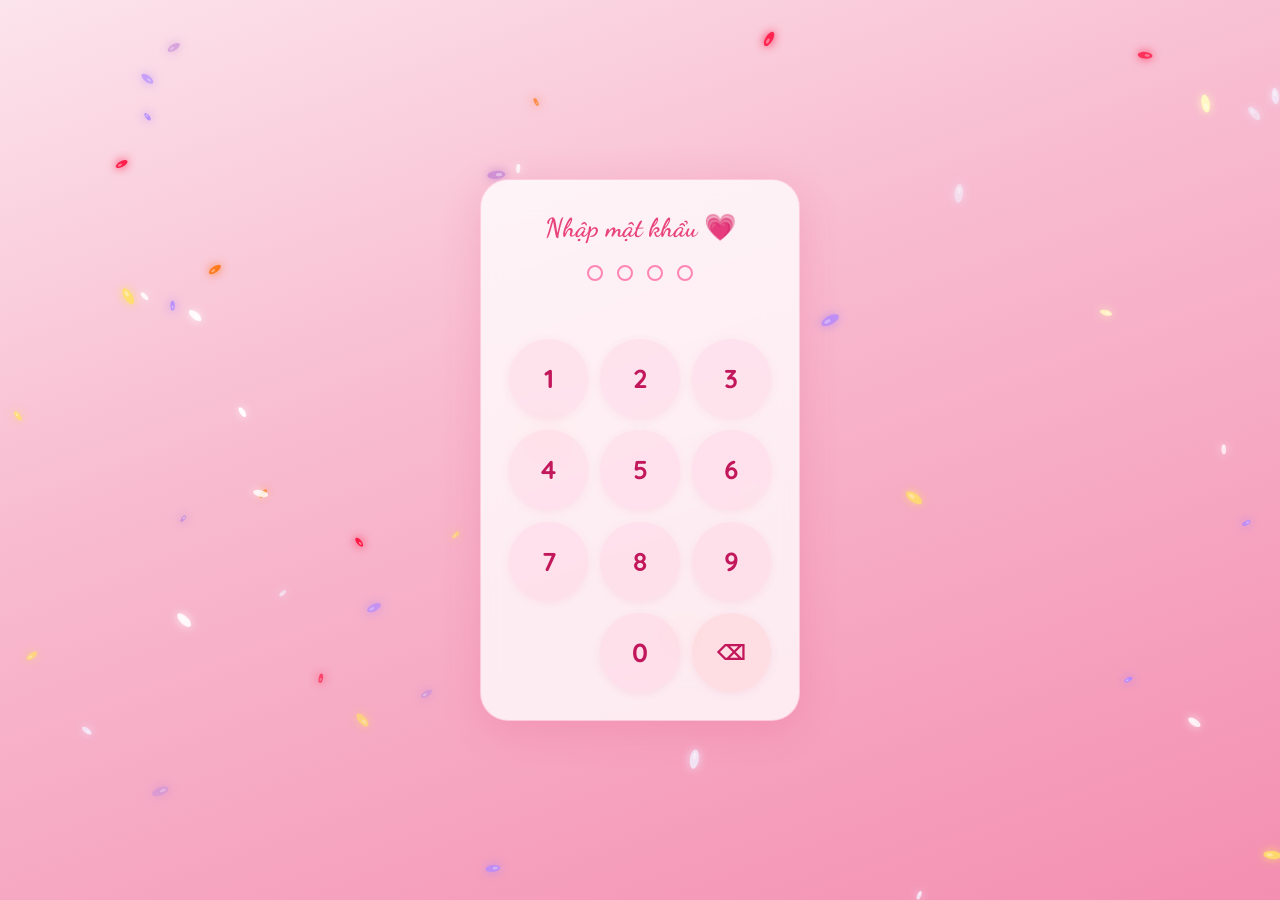
==== index.html @ 25258861 "Koi phuc glow canh hoa tren mobile" ====
﻿<!DOCTYPE html>
<html lang="vi">
<head>
  <meta charset="UTF-8" />
  <meta name="viewport" content="width=device-width, initial-scale=1.0, maximum-scale=1.0, user-scalable=no" />
  <title>Thiep 20/10</title>
  <link rel="stylesheet" href="flower/flower.css">
  <style>
    @import url('https://fonts.googleapis.com/css2?family=Dancing+Script:wght@400;700&family=Quicksand:wght@400;600&display=swap');

    *, *::before, *::after { box-sizing: border-box; margin: 0; padding: 0; }

    :root {
      --pink-light: #ffe4f0;
      --pink-mid:   #ff85b3;
      --pink-dark:  #e8437a;
      --pink-deep:  #c2185b;
    }

    /* ══════════════════════════════
       PASSWORD SCREEN
    ══════════════════════════════ */
    #lockScreen {
      position: fixed; inset: 0; z-index: 2000;
      background: linear-gradient(160deg, #fce4ec 0%, #f8bbd0 40%, #f48fb1 100%);
      display: flex; flex-direction: column;
      align-items: center; justify-content: center;
      transition: opacity .7s ease, visibility .7s ease;
      overflow: hidden;
    }
    #lockScreen.hide { opacity: 0; visibility: hidden; pointer-events: none; }

    /* canvas hoa roi tren lock */
    #lock-canvas {
      position: absolute; inset: 0;
      pointer-events: none; z-index: 0;
    }

    .lock-box {
      position: relative; z-index: 2;
      background: rgba(255,255,255,.78);
      backdrop-filter: blur(16px);
      -webkit-backdrop-filter: blur(16px);
      border: 1.5px solid rgba(255,133,179,.35);
      border-radius: 28px;
      padding: 32px 28px 28px;
      width: min(320px, 88vw);
      text-align: center;
      box-shadow: 0 8px 40px rgba(228,67,122,.2);
      animation: popIn .7s cubic-bezier(.22,1,.36,1) both;
    }
    @keyframes popIn {
      from { opacity:0; transform: scale(.8) translateY(30px); }
      to   { opacity:1; transform: scale(1)  translateY(0);    }
    }

    .lock-title {
      font-family: 'Dancing Script', cursive;
      font-size: clamp(20px, 6vw, 26px);
      color: var(--pink-dark);
      margin-bottom: 22px;
      font-weight: 700;
    }

    /* Dots hiển thị ký tự đã nhập */
    .pin-dots {
      display: flex; justify-content: center; gap: 14px;
      margin-bottom: 26px;
    }
    .pin-dot {
      width: 16px; height: 16px;
      border-radius: 50%;
      border: 2px solid var(--pink-mid);
      background: transparent;
      transition: background .2s, transform .15s;
    }
    .pin-dot.filled {
      background: var(--pink-dark);
      border-color: var(--pink-dark);
      transform: scale(1.15);
    }
    .pin-dot.error {
      border-color: #e53935;
      background: #e53935;
      animation: shake .4s ease;
    }
    @keyframes shake {
      0%,100% { transform: translateX(0); }
      20%      { transform: translateX(-6px); }
      40%      { transform: translateX(6px); }
      60%      { transform: translateX(-4px); }
      80%      { transform: translateX(4px); }
    }

    /* Lỗi text */
    .pin-error {
      font-size: 13px; font-weight: 600;
      color: #e53935;
      min-height: 18px;
      margin-bottom: 14px;
      transition: opacity .3s;
    }

    /* Bàn phím số */
    .pin-grid {
      display: grid;
      grid-template-columns: repeat(3, 1fr);
      gap: 12px;
    }
    .pin-key {
      aspect-ratio: 1/1;
      border-radius: 50%;
      border: none;
      background: rgba(255,133,179,.12);
      color: var(--pink-deep);
      font-family: 'Quicksand', sans-serif;
      font-size: clamp(20px, 5.5vw, 26px);
      font-weight: 700;
      cursor: pointer;
      transition: background .15s, transform .12s, box-shadow .15s;
      display: flex; align-items: center; justify-content: center;
      box-shadow: 0 2px 8px rgba(228,67,122,.1);
      -webkit-tap-highlight-color: transparent;
    }
    .pin-key:hover  { background: rgba(255,133,179,.28); }
    .pin-key:active { transform: scale(.88); background: rgba(228,67,122,.25); }
    .pin-key.del    { font-size: clamp(16px,4.5vw,20px); background: rgba(255,100,100,.1); }
    .pin-key.del:hover { background: rgba(255,100,100,.22); }
    /* 0 nằm giữa hàng cuối */
    .pin-key.zero   { grid-column: 2; }
      --pink-deep:  #c2185b;
    }

    html, body {
      width: 100%; height: 100%;
      overflow: hidden;
      background: linear-gradient(160deg, #fce4ec 0%, #f8bbd0 45%, #f48fb1 100%);
      font-family: 'Quicksand', sans-serif;
      -webkit-tap-highlight-color: transparent;
      touch-action: manipulation;
    }

    /* ══════════════════════════════
       INTRO SCREEN
    ══════════════════════════════ */
    #intro {
      position: fixed; inset: 0; z-index: 3200;
      background: linear-gradient(160deg, #fce4ec 0%, #f8bbd0 35%, #f48fb1 70%, #f06292 100%);
      display: flex; flex-direction: column;
      align-items: center; justify-content: center;
      transition: opacity .9s ease, visibility .9s ease;
      overflow: hidden;
    }
    #intro.hide { opacity: 0; visibility: hidden; pointer-events: none; }

    /* canvas hoa roi tren intro */
    #intro-canvas {
      position: absolute; inset: 0;
      pointer-events: none; z-index: 0;
    }

    .intro-content {
      position: relative; z-index: 2;
      display: flex; flex-direction: column;
      align-items: center;
      padding-bottom: 160px;
    }

    .intro-label {
      font-family: 'Quicksand', sans-serif;
      font-size: clamp(11px, 2.8vw, 14px);
      letter-spacing: .28em; text-transform: uppercase;
      color: var(--pink-deep);
      margin-bottom: 30px;
      animation: fadeUp .9s .2s both;
      text-shadow: 0 1px 4px rgba(255,255,255,.5);
    }
    .intro-label::before { content: '\2022\0020'; }
    .intro-label::after  { content: '\0020\2022'; }

    /* Label slide xuong tu tren */
    .intro-label {
      animation: slideDown .8s cubic-bezier(.22,1,.36,1) .1s both !important;
    }
    @keyframes slideDown {
      from { opacity:0; transform: translateY(-36px); }
      to   { opacity:1; transform: translateY(0); }
    }

    /* Bo hoa – wrapper ngoai zoom in */
    .bouquet-wrap {
      position: relative;
      width: clamp(300px, 72vw, 460px);
      margin-bottom: 38px;
      animation: zoomIn 1s cubic-bezier(.22,1,.36,1) .3s both;
      filter: drop-shadow(0 14px 40px rgba(194,24,91,.45));
    }
    @keyframes zoomIn {
      from { opacity:0; transform: scale(.3) rotate(-10deg); }
      to   { opacity:1; transform: scale(1)  rotate(0deg);   }
    }

    /* Wrapper trong – chi lam nhiem vu lac */
    .bouquet-sway {
      width: 100%;
      transform-origin: center bottom;
      animation: swayBouquet 2.8s ease-in-out infinite;
    }
    @keyframes swayBouquet {
      0%   { transform: rotate(-6deg); }
      50%  { transform: rotate(6deg);  }
      100% { transform: rotate(-6deg); }
    }

    /* vong sang xung quanh bo hoa */
    .bouquet-glow {
      position: absolute;
      inset: -22%;
      border-radius: 50%;
      background: radial-gradient(circle, rgba(255,182,215,.55) 0%, transparent 65%);
      animation: glowPulse 2.4s ease-in-out infinite;
      pointer-events: none;
    }
    @keyframes glowPulse {
      0%,100% { transform: scale(1);    opacity:.65; }
      50%      { transform: scale(1.25); opacity:1;  }
    }

    /* sparkles nho */
    .spark {
      position: absolute;
      border-radius: 50%;
      opacity: 0;
      animation: sparkle var(--dur) var(--delay) ease-in-out infinite;
      pointer-events: none;
    }
    @keyframes sparkle {
      0%,100% { opacity:0; transform:scale(0); }
      50%      { opacity:1; transform:scale(1); }
    }

    /* Nut mo thiep – noi bat */
    .btn-open {
      position: relative;
      z-index: 3500;
      font-family: 'Quicksand', sans-serif;
      font-size: clamp(16px, 4.5vw, 20px);
      font-weight: 700;
      color: #fff;
      background: linear-gradient(135deg, #ff4d8d, #c2185b, #e8437a);
      background-size: 200% 200%;
      border: none; border-radius: 99px;
      padding: 17px 58px;
      cursor: pointer;
      letter-spacing: .07em;
      overflow: hidden;
      /* do bong noi bat + ring pulse */
      box-shadow:
        0 0 0 0 rgba(228,67,122,.55),
        0 8px 32px rgba(194,24,91,.5),
        inset 0 1px 0 rgba(255,255,255,.25);
      animation:
        slideUp   .8s cubic-bezier(.22,1,.36,1) .65s both,
        btnPulse  2.2s ease-in-out 1.5s infinite,
        bgShift   3s ease-in-out infinite;
      transition: transform .18s, box-shadow .18s;
    }
    /* shimmer chay qua nut */
    .btn-open::before {
      content: '';
      position: absolute;
      top: 0; left: -75%;
      width: 50%; height: 100%;
      background: linear-gradient(120deg, transparent 0%, rgba(255,255,255,.35) 50%, transparent 100%);
      animation: shimmer 2.8s ease-in-out 1.8s infinite;
      border-radius: 99px;
    }
    @keyframes shimmer {
      0%   { left: -75%; }
      60%  { left: 125%; }
      100% { left: 125%; }
    }
    @keyframes slideUp {
      from { opacity:0; transform: translateY(40px) scale(.85); }
      to   { opacity:1; transform: translateY(0)    scale(1);   }
    }
    @keyframes btnPulse {
      0%,100% { box-shadow: 0 0 0 0 rgba(228,67,122,.55), 0 8px 32px rgba(194,24,91,.5), inset 0 1px 0 rgba(255,255,255,.25); }
      50%      { box-shadow: 0 0 0 12px rgba(228,67,122,0), 0 12px 40px rgba(194,24,91,.65), inset 0 1px 0 rgba(255,255,255,.25); }
    }
    @keyframes bgShift {
      0%,100% { background-position: 0% 50%; }
      50%      { background-position: 100% 50%; }
    }
    .btn-open:hover  { transform: scale(1.09) translateY(-2px); box-shadow: 0 0 0 8px rgba(228,67,122,.15), 0 14px 44px rgba(194,24,91,.6), inset 0 1px 0 rgba(255,255,255,.3); }
    .btn-open:active { transform: scale(.95); }

    @keyframes slideUp {
      from { opacity:0; transform: translateY(40px) scale(.85); }
      to   { opacity:1; transform: translateY(0)    scale(1);   }
    }

    @keyframes fadeUp {
      from { opacity:0; transform:translateY(24px); }
      to   { opacity:1; transform:translateY(0);    }
    }

    /* ══════════════════════════════
       NUT TRAI TIM QUAY LAI
    ══════════════════════════════ */
    #btnBack {
      position: fixed;
      top: 16px; left: 16px;
      z-index: 500;
      width: 46px; height: 46px;
      border-radius: 50%;
      background: rgba(255,255,255,.75);
      backdrop-filter: blur(8px);
      -webkit-backdrop-filter: blur(8px);
      border: 1.5px solid rgba(255,133,179,.5);
      box-shadow: 0 3px 16px rgba(228,67,122,.25);
      cursor: pointer;
      display: none;           /* an khi dang o intro */
      align-items: center;
      justify-content: center;
      transition: transform .18s, box-shadow .18s, background .18s;
    }
    #btnBack.visible { display: flex; animation: fadeUp .5s both; }
    #btnBack:hover  { transform: scale(1.12); background: rgba(255,255,255,.95); box-shadow: 0 5px 20px rgba(228,67,122,.4); }
    #btnBack:active { transform: scale(.92); }

    /* canvas hoa roi chinh (nam duoi intro) */
    #petals-canvas {
      position: fixed; inset: 0;
      pointer-events: none; z-index: 0;
    }

    /* ══════════════════════════════
       CARD
    ══════════════════════════════ */
    .card-wrapper {
      position: relative; z-index: 10;
      display: flex; align-items: center; justify-content: center;
      width: 100%; height: 100vh;
      padding: 16px; overflow-y: auto;
    }

    .card {
      background: rgba(255,255,255,.72);
      backdrop-filter: blur(14px);
      -webkit-backdrop-filter: blur(14px);
      border: 1.5px solid rgba(255,133,179,.4);
      border-radius: 28px;
      box-shadow: 0 8px 40px rgba(228,67,122,.25);
      padding: clamp(20px,5vw,44px) clamp(18px,5vw,48px);
      max-width: 520px; width: 100%;
      text-align: center;
      animation: floatIn 1.2s cubic-bezier(.22,1,.36,1) both;
    }
    @keyframes floatIn {
      from { opacity:0; transform:translateY(40px) scale(.95); }
      to   { opacity:1; transform:translateY(0)    scale(1);   }
    }

    .date-badge {
      display: inline-block;
      background: linear-gradient(135deg, var(--pink-mid), var(--pink-dark));
      color:#fff;
      font-size: clamp(11px,3vw,14px);
      font-weight:600; letter-spacing:.12em; text-transform:uppercase;
      padding:5px 18px; border-radius:99px; margin-bottom:16px;
      box-shadow:0 4px 16px rgba(228,67,122,.35);
    }

    .photo-frame {
      margin:0 auto 18px;
      width:clamp(100px,35%,160px); aspect-ratio:1/1;
      border-radius:50%; overflow:hidden;
      border:4px solid var(--pink-mid);
      box-shadow:0 4px 24px rgba(228,67,122,.3);
      background:rgba(255,133,179,.12);
      display:flex; align-items:center; justify-content:center;
    }
    .photo-frame img { width:100%;height:100%;object-fit:cover;display:block; }
    .photo-placeholder { font-size:40px;line-height:1; }

    .main-title {
      font-family:'Dancing Script',cursive;
      font-size:clamp(28px,8vw,52px); line-height:1.15;
      background:linear-gradient(135deg,var(--pink-dark),var(--pink-deep));
      -webkit-background-clip:text;-webkit-text-fill-color:transparent;
      background-clip:text; margin-bottom:8px;
      filter:drop-shadow(0 2px 8px rgba(228,67,122,.2));
    }
    .subtitle {
      font-family:'Dancing Script',cursive;
      font-size:clamp(16px,4.5vw,24px);
      color:var(--pink-dark); margin-bottom:18px;
    }
    .divider {
      display:flex;align-items:center;gap:10px;
      margin:0 auto 16px;max-width:240px;
    }
    .divider hr{flex:1;border:none;border-top:1.5px solid rgba(228,67,122,.3);}
    .divider span{font-size:18px;}

    .message {
      font-size:clamp(12px,3.5vw,15px);
      color:#7a3a55;line-height:1.8;margin-bottom:20px;
    }
    .hearts-row {
      font-size:clamp(20px,5.5vw,28px);
      margin-bottom:20px;
      animation:pulse 1.8s ease-in-out infinite;
    }
    @keyframes pulse {
      0%,100%{transform:scale(1);}
      50%{transform:scale(1.1);}
    }

    /* ══════════════════════════════
       FLOATING MUSIC PLAYER
       Hien thi o moi trang, goc duoi
    ══════════════════════════════ */
    #floatPlayer {
      position: fixed;
      bottom: 18px;
      left: 50%;
      transform: translateX(-50%);
      z-index: 3300;
      width: min(360px, 92vw);
      background: linear-gradient(135deg, rgba(255,182,215,.85) 0%, rgba(255,220,235,.9) 100%);
      backdrop-filter: blur(20px);
      -webkit-backdrop-filter: blur(20px);
      border: 1.5px solid rgba(228,67,122,.3);
      border-radius: 20px;
      padding: 10px 16px 12px;
      box-shadow: 0 8px 32px rgba(228,67,122,.25), 0 0 0 1px rgba(255,255,255,.4);
      transition: opacity .4s, transform .4s;
    }
    #floatPlayer.hidden {
      opacity: 0; pointer-events: none;
      transform: translateX(-50%) translateY(80px);
    }
    /* Toggle show/hide player */
    #btnTogglePlayer {
      position: fixed;
      bottom: 18px; right: 16px;
      z-index: 3301;
      width: 46px; height: 46px;
      border-radius: 50%;
      background: linear-gradient(135deg, #f48fb1, #e8437a);
      border: none; cursor: pointer;
      display: flex; align-items: center; justify-content: center;
      box-shadow: 0 4px 18px rgba(228,67,122,.4);
      transition: transform .18s;
    }
    #btnTogglePlayer:hover  { transform: scale(1.1); }
    #btnTogglePlayer:active { transform: scale(.9); }

    .fp-title {
      font-family: 'Dancing Script', cursive;
      font-size: clamp(14px,4vw,18px); font-weight: 700;
      color: #c2185b;
      text-shadow: 0 1px 4px rgba(194,24,91,.2);
      margin-bottom: 8px;
      white-space: nowrap; overflow: hidden; text-overflow: ellipsis;
      text-align: center;
    }
    .fp-progress {
      display: flex; align-items: center; gap: 8px; margin-bottom: 10px;
    }
    .fp-time { font-size: 11px; font-weight: 600; color: #c2185b; min-width: 28px; }
    .fp-time.right { text-align: right; }
    .fp-bar {
      flex: 1; height: 4px;
      background: rgba(194,24,91,.15);
      border-radius: 99px; position: relative; overflow: hidden; cursor: pointer;
    }
    .fp-fill {
      height: 100%; width: 0%;
      background: linear-gradient(90deg, #e8437a, #ff85b3);
      border-radius: 99px; transition: width .2s linear; pointer-events: none;
    }
    .fp-bar input[type=range] {
      position: absolute; inset: 0; width: 100%; height: 100%;
      opacity: 0; cursor: pointer; margin: 0;
    }
    .fp-controls { display: flex; align-items: center; justify-content: center; gap: 20px; }
    .fp-btn-prev, .fp-btn-next {
      background: none; border: none; cursor: pointer;
      color: #c2185b; padding: 5px;
      display: flex; align-items: center;
      transition: color .18s, transform .15s;
    }
    .fp-btn-prev:hover,.fp-btn-next:hover { color:#e8437a; transform:scale(1.15); }
    .fp-btn-prev:active,.fp-btn-next:active { transform:scale(.9); }
    .fp-btn-play {
      width: 48px; height: 48px; border-radius: 50%;
      background: linear-gradient(135deg, #e8437a, #c2185b);
      border: none; cursor: pointer;
      display: flex; align-items: center; justify-content: center;
      box-shadow: 0 4px 14px rgba(228,67,122,.45);
      transition: transform .15s;
    }
    .fp-btn-play:hover  { transform: scale(1.1); }
    .fp-btn-play:active { transform: scale(.92); }

    /* ══════════════════════════════
       NUT QUAY LAI INTRO -> LOCK
    ══════════════════════════════ */
    #btnBackToLock {
      position: absolute;
      top: 16px; left: 16px; z-index: 1010;
      width: 40px; height: 40px; border-radius: 50%;
      background: rgba(255,255,255,.22);
      backdrop-filter: blur(8px); -webkit-backdrop-filter: blur(8px);
      border: 1.5px solid rgba(194,24,91,.35);
      cursor: pointer; display: flex; align-items: center; justify-content: center;
      transition: background .18s, transform .18s;
      box-shadow: 0 2px 10px rgba(0,0,0,.15);
    }
    #btnBackToLock:hover  { background: rgba(255,255,255,.38); transform: scale(1.1); }
    #btnBackToLock:active { transform: scale(.9); }

    /* ── Trai tim cham ── */
    .touch-heart {
      position:fixed;pointer-events:none;z-index:9999;font-size:28px;
      animation:heartAnim .9s ease-out forwards;
    }
    @keyframes heartAnim {
      0%  {opacity:1;transform:scale(.6) translateY(0);}
      60% {opacity:1;transform:scale(1.3) translateY(-40px);}
      100%{opacity:0;transform:scale(1) translateY(-80px);}
    }

    /* ══════════════════════════════
   MAIN CARD – FLOWER CSS ANIMATION
══════════════════════════════ */
.card-wrapper {
  position:relative; z-index:10;
  display:flex; flex-direction:column;
  align-items:center; justify-content:flex-end;
  width:100%; height:100vh; overflow:hidden;
  perspective:1000px;
}
.card-heading {
  position:absolute; top:clamp(14px,5vw,28px); left:50%; transform:translateX(-50%);
  width:90%; font-family:'Dancing Script',cursive;
  font-size:clamp(19px,5.2vw,32px); color:#fff; text-align:center;
  text-shadow:0 2px 16px rgba(194,24,91,.7),0 0 40px rgba(255,100,180,.4);
  line-height:1.3; z-index:50; pointer-events:none;
}
.card-subheading { display:none; }

/* ── FLOWERS ── */
.flowers { position:relative; transform:scale(0.9); }
@media(max-width:600px){
  .flowers{transform:scale(0.48);transform-origin:bottom center;}
  /* Chỉ tắt blur ít quan trọng, giữ lại glow cánh hoa */
  .flower__grass__overlay{filter:none!important;}
  .flower__g-right--2 .leaf{filter:none!important;}
  .flower__g-right--4 .leaf{filter:none!important;}
  .long-g--6{filter:none!important;}
  .long-g--7{filter:none!important;}
  /* Tắt animation cỏ phụ trên mobile */
  .flower__g-long{animation:none!important;}
  .flower__g-fr{animation:none!important;}
  .flower__g-front{animation:none!important;}
  /* will-change cho các element đang animate chính */
  .flower--1,.flower--2,.flower--3{will-change:transform;}
}
@media(max-height:500px){ .flowers{transform:scale(0.5);} }

.flower { position:absolute; bottom:10vmin; transform-origin:bottom center; z-index:10; --fl-speed:0.3s; }
.flower--1 { animation:moving-flower-1 4s linear infinite; }
.flower--1 .flower__line { height:70vmin; animation-delay:.3s; }
.flower--1 .flower__line__leaf--1{animation:blooming-leaf-right var(--fl-speed) 1.6s backwards}
.flower--1 .flower__line__leaf--2{animation:blooming-leaf-right var(--fl-speed) 1.4s backwards}
.flower--1 .flower__line__leaf--3{animation:blooming-leaf-left  var(--fl-speed) 1.2s backwards}
.flower--1 .flower__line__leaf--4{animation:blooming-leaf-left  var(--fl-speed) 1s   backwards}
.flower--1 .flower__line__leaf--5{animation:blooming-leaf-right var(--fl-speed) 1.8s backwards}
.flower--1 .flower__line__leaf--6{animation:blooming-leaf-left  var(--fl-speed) 2s   backwards}
.flower--2{left:50%;transform:rotate(20deg);animation:moving-flower-2 4s linear infinite}
.flower--2 .flower__line{height:60vmin;animation-delay:.6s}
.flower--2 .flower__line__leaf--1{animation:blooming-leaf-right var(--fl-speed) 1.9s backwards}
.flower--2 .flower__line__leaf--2{animation:blooming-leaf-right var(--fl-speed) 1.7s backwards}
.flower--2 .flower__line__leaf--3{animation:blooming-leaf-left  var(--fl-speed) 1.5s backwards}
.flower--2 .flower__line__leaf--4{animation:blooming-leaf-left  var(--fl-speed) 1.3s backwards}
.flower--3{left:50%;transform:rotate(-15deg);animation:moving-flower-3 4s linear infinite}
.flower--3 .flower__line{animation-delay:.9s}
.flower--3 .flower__line__leaf--1{animation:blooming-leaf-right var(--fl-speed) 2.5s backwards}
.flower--3 .flower__line__leaf--2{animation:blooming-leaf-right var(--fl-speed) 2.3s backwards}
.flower--3 .flower__line__leaf--3{animation:blooming-leaf-left  var(--fl-speed) 2.1s backwards}
.flower--3 .flower__line__leaf--4{animation:blooming-leaf-left  var(--fl-speed) 1.9s backwards}

.flower--4{left:50%;transform:rotate(35deg);animation:moving-flower-4 4s linear infinite}
.flower--4 .flower__line{height:50vmin;animation-delay:1.2s}
.flower--4 .flower__line__leaf--1{animation:blooming-leaf-right var(--fl-speed) 2.2s backwards}
.flower--4 .flower__line__leaf--2{animation:blooming-leaf-right var(--fl-speed) 2.0s backwards}
.flower--4 .flower__line__leaf--3{animation:blooming-leaf-left  var(--fl-speed) 1.8s backwards}
.flower--4 .flower__line__leaf--4{animation:blooming-leaf-left  var(--fl-speed) 1.6s backwards}
.flower--5{left:50%;transform:rotate(-30deg);animation:moving-flower-5 4s linear infinite}
.flower--5 .flower__line{height:48vmin;animation-delay:1.5s}
.flower--5 .flower__line__leaf--1{animation:blooming-leaf-right var(--fl-speed) 2.8s backwards}
.flower--5 .flower__line__leaf--2{animation:blooming-leaf-right var(--fl-speed) 2.6s backwards}
.flower--5 .flower__line__leaf--3{animation:blooming-leaf-left  var(--fl-speed) 2.4s backwards}
.flower--5 .flower__line__leaf--4{animation:blooming-leaf-left  var(--fl-speed) 2.2s backwards}

.flower__leafs{position:relative;animation:blooming-flower 2s backwards}
.flower__leafs--1{animation-delay:1.1s}.flower__leafs--2{animation-delay:1.4s}.flower__leafs--3{animation-delay:1.7s}.flower__leafs--4{animation-delay:2.0s}.flower__leafs--5{animation-delay:2.3s}
.flower__leafs::after{content:"";position:absolute;left:0;top:0;transform:translate(-50%,-100%);width:8vmin;height:8vmin;background-color:#ffb3d9;filter:blur(10vmin)}

.flower__leaf{position:absolute;bottom:0;left:50%;width:8vmin;height:11vmin;border-radius:51% 49% 47% 53%/44% 45% 55% 69%;background-color:#f672b0;background-image:linear-gradient(to top,#ee5286,#ff85c2);transform-origin:bottom center;opacity:.9;box-shadow:inset 0 0 2vmin rgba(255,255,255,.5)}
.flower__leaf--1{transform:translate(-10%,1%) rotateY(40deg) rotateX(-50deg)}
.flower__leaf--2{transform:translate(-50%,-4%) rotateX(40deg)}
.flower__leaf--3{transform:translate(-90%,0%) rotateY(45deg) rotateX(50deg)}
.flower__leaf--4{width:8vmin;height:8vmin;transform-origin:bottom left;border-radius:4vmin 10vmin 4vmin 4vmin;transform:translate(0%,18%) rotateX(70deg) rotate(-43deg);background-image:linear-gradient(to top,#ee5286,#ff85c2);z-index:1;opacity:.8}

.flower__white-circle{position:absolute;left:-3.5vmin;top:-3vmin;width:9vmin;height:4vmin;border-radius:50%;background-color:#fff9f0}
.flower__white-circle::after{content:"";position:absolute;left:50%;top:45%;transform:translate(-50%,-50%);width:60%;height:60%;border-radius:inherit;background-image:linear-gradient(90deg,#f9a825,#ff6d00)}

.flower__line{height:55vmin;width:1.5vmin;background-image:linear-gradient(to left,rgba(0,0,0,.2),transparent,rgba(255,255,255,.2)),linear-gradient(to top,transparent 10%,#583e08,#944415);box-shadow:inset 0 0 2px rgba(0,0,0,.5);animation:grow-flower-tree 4s backwards}
.flower__line__leaf{--w:7vmin;--h:calc(var(--w) + 2vmin);position:absolute;top:20%;left:90%;width:var(--w);height:var(--h);border-top-right-radius:var(--h);border-bottom-left-radius:var(--h);background-image:linear-gradient(to top,rgba(20,117,122,.4),#095721)}
.flower__line__leaf--1{transform:rotate(70deg) rotateY(30deg)}
.flower__line__leaf--2{top:45%;transform:rotate(70deg) rotateY(30deg)}
.flower__line__leaf--3,.flower__line__leaf--4,.flower__line__leaf--6{border-top-right-radius:0;border-bottom-left-radius:0;border-top-left-radius:var(--h);border-bottom-right-radius:var(--h);left:-460%;top:12%;transform:rotate(-70deg) rotateY(30deg)}
.flower__line__leaf--4{top:40%}
.flower__line__leaf--5{top:0;transform-origin:left;transform:rotate(70deg) rotateY(30deg) scale(.6)}
.flower__line__leaf--6{top:-2%;left:-450%;transform-origin:right;transform:rotate(-70deg) rotateY(30deg) scale(.6)}

.flower__light{position:absolute;bottom:0;width:1vmin;height:1vmin;background-color:rgb(255,200,230);border-radius:50%;filter:blur(.2vmin);animation:light-ans 4s linear infinite backwards}
.flower__light:nth-child(odd){background-color:#f76baf}
.flower__light--1{left:-2vmin;animation-delay:1s}.flower__light--2{left:3vmin;animation-delay:.5s}.flower__light--3{left:-6vmin;animation-delay:.3s}.flower__light--4{left:6vmin;animation-delay:.9s}.flower__light--5{left:-1vmin;animation-delay:1.5s}.flower__light--6{left:-4vmin;animation-delay:3s}.flower__light--7{left:3vmin;animation-delay:2s}.flower__light--8{left:-6vmin;animation-delay:3.5s}

.flower__grass{--c:#04661f;--line-w:1.5vmin;position:absolute;bottom:12vmin;left:-7vmin;display:flex;flex-direction:column;align-items:flex-end;z-index:20;transform-origin:bottom center;transform:rotate(-48deg) rotateY(40deg)}
.flower__grass--1{animation:moving-grass 2s linear infinite}
.flower__grass--2{left:2vmin;bottom:10vmin;transform:scale(.5) rotate(75deg) rotateX(10deg) rotateY(-200deg);opacity:.8;z-index:0;animation:moving-grass--2 1.5s linear infinite}
.flower__grass--top{width:7vmin;height:10vmin;border-top-right-radius:100%;border-right:var(--line-w) solid var(--c);transform-origin:bottom center;transform:rotate(-2deg)}
.flower__grass--bottom{margin-top:-2px;width:var(--line-w);height:25vmin;background-image:linear-gradient(to top,transparent,var(--c))}
.flower__grass__leaf{--size:10vmin;position:absolute;width:calc(var(--size)*2.1);height:var(--size);border-top-left-radius:var(--size);border-top-right-radius:var(--size);background-image:linear-gradient(to top,transparent,transparent 30%,var(--c));z-index:100}
.flower__grass__leaf--1{top:-6%;left:30%;--size:6vmin;transform:rotate(-20deg);animation:growing-grass-ans--1 2s 2.6s backwards}
.flower__grass__leaf--2{top:-5%;left:-110%;--size:6vmin;transform:rotate(10deg);animation:growing-grass-ans--2 2s 2.4s linear backwards}
.flower__grass__leaf--3{top:5%;left:60%;--size:8vmin;transform:rotate(-18deg) rotateX(-20deg);animation:growing-grass-ans--3 2s 2.2s linear backwards}
.flower__grass__leaf--4{top:6%;left:-135%;--size:8vmin;transform:rotate(2deg);animation:growing-grass-ans--4 2s 2s linear backwards}
.flower__grass__leaf--5{top:20%;left:60%;--size:10vmin;transform:rotate(-24deg) rotateX(-20deg);animation:growing-grass-ans--5 2s 1.8s linear backwards}
.flower__grass__leaf--6{top:22%;left:-180%;--size:10vmin;transform:rotate(10deg);animation:growing-grass-ans--6 2s 1.6s linear backwards}
.flower__grass__leaf--7{top:39%;left:70%;--size:10vmin;transform:rotate(-10deg);animation:growing-grass-ans--7 2s 1.4s linear backwards}
.flower__grass__leaf--8{top:40%;left:-215%;--size:11vmin;transform:rotate(10deg);animation:growing-grass-ans--8 2s 1.2s linear backwards}
.flower__grass__overlay{position:absolute;top:-10%;right:0;width:100%;height:100%;background:rgba(252,228,236,.25);filter:blur(1.5vmin);z-index:100}

@keyframes growing-grass-ans--1{0%{transform-origin:bottom left;transform:rotate(-20deg) scale(0)}}
@keyframes growing-grass-ans--2{0%{transform-origin:bottom right;transform:rotate(10deg) scale(0)}}
@keyframes growing-grass-ans--3{0%{transform-origin:bottom left;transform:rotate(-18deg) rotateX(-20deg) scale(0)}}
@keyframes growing-grass-ans--4{0%{transform-origin:bottom right;transform:rotate(2deg) scale(0)}}
@keyframes growing-grass-ans--5{0%{transform-origin:bottom left;transform:rotate(-24deg) rotateX(-20deg) scale(0)}}
@keyframes growing-grass-ans--6{0%{transform-origin:bottom right;transform:rotate(10deg) scale(0)}}
@keyframes growing-grass-ans--7{0%{transform-origin:bottom left;transform:rotate(-10deg) scale(0)}}
@keyframes growing-grass-ans--8{0%{transform-origin:bottom right;transform:rotate(10deg) scale(0)}}

.flower__g-long{--w:2vmin;--h:6vmin;--c:#0e5b3c;position:absolute;bottom:10vmin;left:-3vmin;transform-origin:bottom center;transform:rotate(-30deg) rotateY(-20deg);display:flex;flex-direction:column;align-items:flex-end;animation:flower-g-long-ans 3s linear infinite}
.flower__g-long__top{top:calc(var(--h)*-1);width:calc(var(--w)+1vmin);height:var(--h);border-top-right-radius:100%;border-right:.7vmin solid var(--c);transform:translate(-.7vmin,1vmin)}
.flower__g-long__bottom{width:var(--w);height:50vmin;transform-origin:bottom center;background-image:linear-gradient(to top,transparent 30%,var(--c));box-shadow:inset 0 0 2px rgba(0,0,0,.5);clip-path:polygon(35% 0,65% 1%,100% 100%,0% 100%)}

.flower__g-right{position:absolute;bottom:6vmin;left:-2vmin;transform-origin:bottom left;transform:rotate(20deg)}
.flower__g-right .leaf{width:36vmin;height:60vmin;border-top-left-radius:100%;border-left:3vmin solid #1a6e0a;background-image:linear-gradient(to bottom,transparent,rgba(252,228,236,.6) 60%);mask-image:linear-gradient(to top,transparent 30%,#1a6e0a 60%);-webkit-mask-image:linear-gradient(to top,transparent 30%,#1a6e0a 60%)}
.flower__g-right--1{animation:flower-g-right-ans 2.5s linear infinite}
.flower__g-right--2{left:5vmin;transform:rotateY(-180deg);animation:flower-g-right-ans--2 3s linear infinite}
.flower__g-right--2 .leaf{height:75vmin;filter:blur(.3vmin);opacity:.8}
/* Cành lá to thêm bên trái */
.flower__g-right--3{left:-18vmin;bottom:4vmin;transform:rotate(10deg);animation:flower-g-right-ans 3.5s linear infinite}
.flower__g-right--3 .leaf{width:42vmin;height:70vmin;border-left-width:3.5vmin;opacity:.85}
.flower__g-right--4{left:-10vmin;bottom:2vmin;transform:rotate(30deg) rotateY(-180deg);animation:flower-g-right-ans--2 4s linear infinite}
.flower__g-right--4 .leaf{width:38vmin;height:65vmin;border-left-width:3vmin;filter:blur(.2vmin);opacity:.75}

.flower__g-front{position:absolute;bottom:6vmin;left:2.5vmin;z-index:100;transform-origin:bottom center;transform:rotate(-28deg) rotateY(30deg) scale(1.04);animation:flower__g-front-ans 2s linear infinite}
.flower__g-front__line{width:.3vmin;height:20vmin;background-image:linear-gradient(to top,transparent,#042e0b,transparent 100%);position:relative}
.flower__g-front__leaf-wrapper{position:absolute;top:0;left:0;transform-origin:bottom left;transform:rotate(10deg)}
.flower__g-front__leaf-wrapper:nth-child(even){left:0;transform:rotateY(-180deg) rotate(5deg);animation:flower__g-front__leaf-left-ans 1s ease-in backwards}
.flower__g-front__leaf-wrapper:nth-child(odd){animation:flower__g-front__leaf-ans 1s ease-in backwards}
.flower__g-front__leaf-wrapper--1{top:-8vmin;transform:scale(.7);animation:flower__g-front__leaf-ans 1s 5.5s ease-in backwards!important}
.flower__g-front__leaf-wrapper--2{top:-8vmin;transform:rotateY(-180deg) scale(.7)!important;animation:flower__g-front__leaf-left-ans-2 1s 4.6s ease-in backwards!important}
.flower__g-front__leaf-wrapper--3{top:-3vmin;animation:flower__g-front__leaf-ans 1s 4.6s ease-in backwards}
.flower__g-front__leaf-wrapper--4{top:-3vmin;transform:rotateY(-180deg) scale(.9)!important;animation:flower__g-front__leaf-left-ans-2 1s 4.6s ease-in backwards!important}
.flower__g-front__leaf-wrapper--5,.flower__g-front__leaf-wrapper--6{top:2vmin}
.flower__g-front__leaf-wrapper--7,.flower__g-front__leaf-wrapper--8{top:6.5vmin}
.flower__g-front__leaf-wrapper--2{animation-delay:5.2s!important}.flower__g-front__leaf-wrapper--3{animation-delay:4.9s!important}.flower__g-front__leaf-wrapper--5{animation-delay:4.3s!important}.flower__g-front__leaf-wrapper--6{animation-delay:4.1s!important}.flower__g-front__leaf-wrapper--7{animation-delay:3.8s!important}.flower__g-front__leaf-wrapper--8{animation-delay:3.5s!important}
.flower__g-front__leaf{width:10vmin;height:10vmin;border-radius:100% 0% 0% 100%/100% 100% 0% 0%;box-shadow:inset 0 2px 1vmin hsla(184deg,97%,58%,.2);background-image:linear-gradient(to bottom left,transparent,rgba(252,228,236,.9)),linear-gradient(to bottom right,#064f0a 50%,transparent);mask-image:linear-gradient(to bottom right,#0e8723 50%,transparent);-webkit-mask-image:linear-gradient(to bottom right,#0e8723 50%,transparent)}

.flower__g-fr{position:absolute;bottom:-4vmin;left:0;transform-origin:bottom left;z-index:10;animation:flower__g-fr-ans 2s linear infinite}
.flower__g-fr .leaf{width:30vmin;height:50vmin;border-top-left-radius:100%;border-left:2vmin solid #147b47;mask-image:linear-gradient(to top,transparent 25%,#0e4e2a 50%);-webkit-mask-image:linear-gradient(to top,transparent 25%,#0e4e2a 50%);position:relative;z-index:1}
.flower__g-fr__leaf{position:absolute;top:0;left:0;width:10vmin;height:10vmin;border-radius:100% 0% 0% 100%/100% 100% 0% 0%;background-image:linear-gradient(to bottom left,transparent,rgba(252,228,236,.9) 98%),linear-gradient(to bottom right,#106e18 45%,transparent);mask-image:linear-gradient(135deg,#175f22 40%,transparent);-webkit-mask-image:linear-gradient(135deg,#175f22 40%,transparent)}
.flower__g-fr__leaf--1{left:20vmin;transform:rotate(45deg);animation:flower__g-fr-leaft-ans-1 .5s 5.2s linear backwards}
.flower__g-fr__leaf--2{left:12vmin;top:-7vmin;transform:rotate(25deg) rotateY(-180deg);animation:flower__g-fr-leaft-ans-6 .5s 5s linear backwards}
.flower__g-fr__leaf--3{left:15vmin;top:6vmin;transform:rotate(55deg);animation:flower__g-fr-leaft-ans-5 .5s 4.8s linear backwards}
.flower__g-fr__leaf--4{left:6vmin;top:-2vmin;transform:rotate(25deg) rotateY(-180deg);animation:flower__g-fr-leaft-ans-6 .5s 4.6s linear backwards}
.flower__g-fr__leaf--5{left:10vmin;top:14vmin;transform:rotate(55deg);animation:flower__g-fr-leaft-ans-5 .5s 4.4s linear backwards}
.flower__g-fr__leaf--6{left:0;top:6vmin;transform:rotate(25deg) rotateY(-180deg);animation:flower__g-fr-leaft-ans-6 .5s 4.2s linear backwards}
.flower__g-fr__leaf--7{left:5vmin;top:22vmin;transform:rotate(45deg);animation:flower__g-fr-leaft-ans-7 .5s 4s linear backwards}
.flower__g-fr__leaf--8{left:-4vmin;top:15vmin;transform:rotate(15deg) rotateY(-180deg);animation:flower__g-fr-leaft-ans-8 .5s 3.8s linear backwards}

.long-g{position:absolute;bottom:25vmin;left:-42vmin;transform-origin:bottom left}
.long-g--1{bottom:0;transform:scale(.8) rotate(-5deg)}
.long-g--1 .leaf{mask-image:linear-gradient(to top,transparent 40%,#196d2a 80%)!important;-webkit-mask-image:linear-gradient(to top,transparent 40%,#196d2a 80%)!important}
.long-g--1 .leaf--1{--w:5vmin;--h:60vmin;left:-2vmin;transform:rotate(3deg) rotateY(-180deg)}
.long-g--2,.long-g--3{bottom:-3vmin;left:-35vmin;transform-origin:center;transform:scale(.6) rotateX(60deg)}
.long-g--2 .leaf,.long-g--3 .leaf{mask-image:linear-gradient(to top,transparent 50%,#176220 80%)!important;-webkit-mask-image:linear-gradient(to top,transparent 50%,#176220 80%)!important}
.long-g--2 .leaf--1,.long-g--3 .leaf--1{left:-1vmin;transform:rotateY(-180deg)}
.long-g--3{left:-17vmin;bottom:0}
.long-g--4{left:25vmin;bottom:-3vmin;transform-origin:center;transform:scale(.6) rotateX(60deg)}
.long-g--5{left:42vmin;bottom:0;transform:scale(.8) rotate(2deg)}
.long-g--6{left:0;bottom:-20vmin;z-index:100;filter:blur(.3vmin);transform:scale(.8) rotate(2deg)}
.long-g--7{left:35vmin;bottom:20vmin;z-index:-1;filter:blur(.3vmin);transform:scale(.6) rotate(2deg);opacity:.7}
.long-g .leaf{--w:20vmin;--h:50vmin;--c:#1a7a20;position:absolute;bottom:0;width:var(--w);height:var(--h);border-top-left-radius:100%;border-left:3vmin solid var(--c);mask-image:linear-gradient(to top,transparent 10%,rgba(20,100,30,.9));-webkit-mask-image:linear-gradient(to top,transparent 10%,rgba(20,100,30,.9));transform-origin:bottom center}
.long-g .leaf--0{left:2vmin;animation:leaf-ans-1 4s linear infinite}
.long-g .leaf--1{--w:6vmin;--h:65vmin;animation:leaf-ans-1 4s linear infinite}
.long-g .leaf--2{--w:13vmin;--h:48vmin;left:-.5vmin;bottom:5vmin;transform-origin:bottom left;transform:rotateY(-180deg);animation:leaf-ans-2 3s linear infinite}
.long-g .leaf--3{--w:7vmin;--h:35vmin;left:-1vmin;bottom:3.2vmin;transform-origin:bottom left;transform:rotate(-10deg) rotateY(-180deg);animation:leaf-ans-3 3s linear infinite}

.grow-ans{animation:grow-ans 2s var(--d) backwards}
.growing-grass{animation:growing-grass-ans 1s 2s backwards}

@keyframes grow-ans{0%{transform:scale(0);opacity:0}}
@keyframes growing-grass-ans{0%{transform:scale(0)}}
@keyframes grow-flower-tree{0%{height:0;border-radius:1vmin}}
@keyframes blooming-flower{0%{transform:scale(0)}}
@keyframes blooming-leaf-right{0%{transform-origin:left;transform:rotate(70deg) rotateY(30deg) scale(0)}}
@keyframes blooming-leaf-left{0%{transform-origin:right;transform:rotate(-70deg) rotateY(30deg) scale(0)}}
@keyframes moving-flower-1{0%,100%{transform:rotate(2deg)}50%{transform:rotate(-2deg)}}
@keyframes moving-flower-2{0%,100%{transform:rotate(18deg)}50%{transform:rotate(14deg)}}
@keyframes moving-flower-3{0%,100%{transform:rotate(-18deg)}50%{transform:rotate(-20deg) rotateY(-10deg)}}
@keyframes moving-flower-4{0%,100%{transform:rotate(33deg)}50%{transform:rotate(29deg)}}
@keyframes moving-flower-5{0%,100%{transform:rotate(-32deg)}50%{transform:rotate(-34deg) rotateY(-10deg)}}
@keyframes moving-grass{0%,100%{transform:rotate(-48deg) rotateY(40deg)}50%{transform:rotate(-50deg) rotateY(40deg)}}
@keyframes moving-grass--2{0%,100%{transform:scale(.5) rotate(75deg) rotateX(10deg) rotateY(-200deg)}50%{transform:scale(.5) rotate(79deg) rotateX(10deg) rotateY(-200deg)}}
@keyframes flower-g-long-ans{0%,100%{transform:rotate(-30deg) rotateY(-20deg)}50%{transform:rotate(-32deg) rotateY(-20deg)}}
@keyframes flower-g-right-ans{0%,100%{transform:rotate(20deg)}50%{transform:rotate(24deg) rotateX(-20deg)}}
@keyframes flower-g-right-ans--2{0%,100%{transform:rotateY(-180deg) rotate(0deg) rotateX(-20deg)}50%{transform:rotateY(-180deg) rotate(6deg) rotateX(-20deg)}}
@keyframes flower__g-front-ans{0%,100%{transform:rotate(-28deg) rotateY(30deg) scale(1.04)}50%{transform:rotate(-35deg) rotateY(40deg) scale(1.04)}}
@keyframes flower__g-fr-ans{0%,100%{transform:rotate(2deg)}50%{transform:rotate(4deg)}}
@keyframes flower__g-front__leaf-ans{0%{transform:rotate(10deg) scale(0)}}
@keyframes flower__g-front__leaf-left-ans{0%{transform:rotateY(-180deg) rotate(5deg) scale(0)}}
@keyframes flower__g-front__leaf-left-ans-2{0%{transform:rotateY(-180deg) scale(0)}}
@keyframes flower__g-fr-leaft-ans-1{0%{transform-origin:left;transform:rotate(45deg) scale(0)}}
@keyframes flower__g-fr-leaft-ans-5{0%{transform-origin:left;transform:rotate(55deg) scale(0)}}
@keyframes flower__g-fr-leaft-ans-6{0%{transform-origin:right;transform:rotate(25deg) rotateY(-180deg) scale(0)}}
@keyframes flower__g-fr-leaft-ans-7{0%{transform-origin:left;transform:rotate(45deg) scale(0)}}
@keyframes flower__g-fr-leaft-ans-8{0%{transform-origin:right;transform:rotate(15deg) rotateY(-180deg) scale(0)}}
@keyframes leaf-ans-1{0%,100%{transform:rotate(-5deg) scale(1)}50%{transform:rotate(5deg) scale(1.1)}}
@keyframes leaf-ans-2{0%,100%{transform:rotateY(-180deg) rotate(5deg)}50%{transform:rotateY(-180deg) rotate(0deg) scale(1.1)}}
@keyframes leaf-ans-3{0%,100%{transform:rotate(-10deg) rotateY(-180deg)}50%{transform:rotate(-20deg) rotateY(-180deg)}}
@keyframes light-ans{0%{opacity:0;transform:translateY(0)}25%{opacity:1;transform:translateY(-5vmin) translateX(-2vmin)}50%{opacity:1;transform:translateY(-15vmin) translateX(2vmin);filter:blur(.2vmin)}75%{transform:translateY(-20vmin) translateX(-2vmin);filter:blur(.2vmin)}100%{transform:translateY(-30vmin);opacity:0;filter:blur(1vmin)}}

/* Phong bi */
.envelope-wrap{position:absolute;bottom:clamp(90px,18vmin,150px);left:0;right:0;margin:0 auto;width:fit-content;z-index:30;cursor:pointer;animation:fadeUp 1.2s 1s both, envelopeFloat 3s ease-in-out 2s infinite;-webkit-tap-highlight-color:transparent}
.envelope-wrap:hover{animation:fadeUp 1.2s 1s both, envelopeHover .4s ease forwards !important}
.envelope-wrap:active{transform:scale(.93)}
@keyframes envelopeFloat{
  0%,100%{transform:translateY(0) rotate(-1deg) scale(1);}
  30%{transform:translateY(-10px) rotate(1deg) scale(1.03);}
  60%{transform:translateY(-6px) rotate(-0.5deg) scale(1.01);}
}
@keyframes envelopeHover{
  0%{transform:translateY(0) scale(1);}
  50%{transform:translateY(-14px) scale(1.12) rotate(2deg);}
  100%{transform:translateY(-10px) scale(1.1) rotate(0deg);}
}

/* Vòng sáng pulse quanh phong bì */
.envelope-wrap::before{
  content:'';
  position:absolute;
  inset:-12px;
  border-radius:18px;
  background:transparent;
  border:2px solid rgba(228,67,122,.4);
  animation:envelopePulse 2s ease-in-out 2s infinite;
  pointer-events:none;
}
.envelope-wrap::after{
  content:'';
  position:absolute;
  inset:-22px;
  border-radius:22px;
  background:transparent;
  border:1.5px solid rgba(228,67,122,.2);
  animation:envelopePulse 2s ease-in-out 2.4s infinite;
  pointer-events:none;
}
@keyframes envelopePulse{
  0%,100%{opacity:0;transform:scale(1);}
  50%{opacity:1;transform:scale(1.06);}
}


/* LETTER OVERLAY */
#letterOverlay{position:fixed;inset:0;z-index:1500;background:rgba(0,0,0,.5);display:flex;align-items:center;justify-content:center;padding:20px;opacity:0;visibility:hidden;transition:opacity .5s,visibility .5s}
#letterOverlay.open{opacity:1;visibility:visible}
.letter-box{background:linear-gradient(160deg,#fdf8ec 0%,#fef5e0 55%,#faebd7 100%);border:2px solid rgba(200,155,80,.5);border-radius:20px;box-shadow:0 16px 60px rgba(0,0,0,.5),inset 0 1px 0 rgba(255,255,255,.9);padding:clamp(22px,6vw,42px) clamp(20px,6vw,44px);max-width:600px;width:100%;text-align:center;position:relative;transform:scale(.85) translateY(30px);transition:transform .5s cubic-bezier(.22,1,.36,1);max-height:88vh;overflow-y:auto}
#letterOverlay.open .letter-box{transform:scale(1) translateY(0)}
.letter-box::before{content:'*';position:absolute;top:11px;left:14px;font-size:17px;color:rgba(180,110,50,.4)}
.letter-box::after{content:'*';position:absolute;top:11px;right:14px;font-size:17px;color:rgba(180,110,50,.4)}
.letter-close{position:absolute;top:10px;right:10px;width:32px;height:32px;border-radius:50%;background:rgba(228,67,122,.12);border:none;cursor:pointer;display:flex;align-items:center;justify-content:center;color:#c2185b;font-size:18px;font-weight:700;transition:background .2s,transform .15s}
.letter-close:hover{background:rgba(228,67,122,.25);transform:scale(1.1)}
.letter-date{display:inline-block;background:linear-gradient(135deg,#e8437a,#c2185b);color:#fff;font-size:clamp(10px,2.8vw,13px);font-weight:600;letter-spacing:.12em;text-transform:uppercase;padding:4px 14px;border-radius:99px;margin-bottom:12px;box-shadow:0 3px 12px rgba(228,67,122,.4)}
.letter-photo{margin:0 auto 12px;width:clamp(80px,26%,120px);aspect-ratio:1/1;border-radius:50%;overflow:hidden;border:3px solid #d4a050;box-shadow:0 4px 16px rgba(0,0,0,.25);background:rgba(255,220,160,.2);display:flex;align-items:center;justify-content:center}
.letter-photo img{width:100%;height:100%;object-fit:cover;display:block}
.letter-photo-ph{font-size:30px;line-height:1}
.letter-title{font-family:'Dancing Script',cursive;font-size:clamp(20px,5.5vw,34px);line-height:1.2;color:#7b3a10;margin-bottom:5px}
.letter-sub{font-family:'Dancing Script',cursive;font-size:clamp(13px,3.5vw,18px);color:#9b4e1a;margin-bottom:12px}
.letter-divider{display:flex;align-items:center;gap:8px;margin:0 auto 12px;max-width:200px}
.letter-divider hr{flex:1;border:none;border-top:1.5px solid rgba(160,100,40,.3)}
.letter-msg{font-size:clamp(12px,3.2vw,14px);color:#5a3010;line-height:1.9;margin-bottom:14px;font-style:italic}
.letter-hearts{font-size:clamp(18px,5vw,24px);animation:pulse 1.8s ease-in-out infinite}

/* Cành lá góc phải */
#rightLeaves {
  position: fixed;
  bottom: 0;
  right: 0;
  pointer-events: none;
  z-index: 5;
  overflow: visible;
}
#rightLeaves .flowers {
  position: absolute;
  bottom: 10vmin;
  right: 10vmin;
  transform: scale(0.9) scaleX(-1) !important;
  transform-origin: bottom right;
}
@keyframes rightLeafSway {
  0%,100% { transform: rotate(0deg); }
  50%      { transform: rotate(2.5deg); }
}

/* Gift falling */
.gift-img {
  position: fixed;
  top: -120px;
  z-index: 2060;
  pointer-events: auto;
  border-radius: 12px;
  border: 3px solid rgba(255,133,179,.5);
  box-shadow: 0 4px 20px rgba(228,67,122,.3);
  animation: giftFall linear forwards;
  object-fit: cover;
  aspect-ratio: 1/1;
  cursor: grab;
  transition: box-shadow .2s, border-color .2s;
}
.gift-img.held {
  animation-play-state: paused !important;
  cursor: grabbing;
  border-color: #e8437a;
  box-shadow: 0 12px 40px rgba(228,67,122,.6), 0 0 0 3px rgba(255,133,179,.4);
  z-index: 3000;
  transition: box-shadow .15s, border-color .15s;
}
.gift-msg {
  position: fixed;
  top: -60px;
  z-index: 2060;
  pointer-events: none;
  font-family: 'Dancing Script', cursive;
  font-weight: 700;
  background: rgba(255,255,255,.88);
  padding: 6px 16px;
  border-radius: 20px;
  border: 2px solid #ffb6c1;
  box-shadow: 0 3px 10px rgba(255,182,193,.4);
  white-space: nowrap;
  animation: giftFall linear forwards;
}
@keyframes giftFall {
  0%   { transform: translateY(0) rotate(0deg);   opacity: 0; }
  8%   { opacity: 1; }
  90%  { opacity: 1; }
  100% { transform: translateY(110vh) rotate(12deg); opacity: 0; }
}

/* Nút tiếp theo */
.letter-next{margin-top:22px;display:flex;flex-direction:column;align-items:center;gap:8px}
.btn-next-page{
  position:relative;
  font-family:'Dancing Script',cursive;
  font-size:clamp(14px,3.5vw,18px);
  font-weight:700;
  color:#fff;
  background:linear-gradient(135deg,#ff4d8d,#e8437a,#c2185b);
  background-size:200% 200%;
  border:none;border-radius:99px;
  padding:10px 32px;
  cursor:pointer;
  letter-spacing:.06em;
  overflow:hidden;
  box-shadow:0 0 0 0 rgba(228,67,122,.5), 0 8px 28px rgba(194,24,91,.45), inset 0 1px 0 rgba(255,255,255,.25);
  animation:btnNextPulse 2s ease-in-out infinite, bgShift 3s ease-in-out infinite;
  transition:transform .18s, box-shadow .18s;
  display:flex;align-items:center;gap:8px;
}
.btn-next-page::before{
  content:'';position:absolute;top:0;left:-75%;
  width:50%;height:100%;
  background:linear-gradient(120deg,transparent,rgba(255,255,255,.35),transparent);
  animation:shimmerBtn 2.5s ease-in-out 1s infinite;
}
@keyframes shimmerBtn{0%{left:-75%}60%{left:125%}100%{left:125%}}
@keyframes btnNextPulse{
  0%,100%{box-shadow:0 0 0 0 rgba(228,67,122,.5),0 8px 28px rgba(194,24,91,.45),inset 0 1px 0 rgba(255,255,255,.25)}
  50%{box-shadow:0 0 0 10px rgba(228,67,122,0),0 12px 36px rgba(194,24,91,.6),inset 0 1px 0 rgba(255,255,255,.25)}
}
.btn-next-page:hover{transform:scale(1.07) translateY(-2px);box-shadow:0 0 0 8px rgba(228,67,122,.15),0 14px 40px rgba(194,24,91,.55),inset 0 1px 0 rgba(255,255,255,.3)}
.btn-next-page:active{transform:scale(.95)}
.btn-next-icon{font-size:1.1em;animation:pulse 1.4s ease-in-out infinite}
.btn-next-hint{font-family:'Quicksand',sans-serif;font-size:12px;font-weight:600;color:rgba(194,24,91,.6);letter-spacing:.08em;animation:pulse 2s ease-in-out infinite}

/* Reveal animation */
.reveal{opacity:0;transform:translateY(18px);transition:opacity .7s ease, transform .7s ease}
.reveal.show{opacity:1;transform:translateY(0)}
#letterText{opacity:0;transition:opacity .3s;font-size:clamp(12px,3.2vw,14px);color:#5a3010;line-height:1.9;margin-bottom:14px;font-style:italic}

  </style>
</head>
<body>

<!-- ══════ LOCK / PASSWORD SCREEN ══════ -->
<div id="lockScreen">
  <canvas id="lock-canvas"></canvas>
  <div class="lock-box">
    <div class="lock-title">Nh&#7853;p m&#7853;t kh&#7849;u &#x1F497;</div>

    <div class="pin-dots">
      <div class="pin-dot" id="d0"></div>
      <div class="pin-dot" id="d1"></div>
      <div class="pin-dot" id="d2"></div>
      <div class="pin-dot" id="d3"></div>
    </div>

    <div class="pin-error" id="pinError"></div>

    <div class="pin-grid">
      <button class="pin-key" onclick="pinPress('1')">1</button>
      <button class="pin-key" onclick="pinPress('2')">2</button>
      <button class="pin-key" onclick="pinPress('3')">3</button>
      <button class="pin-key" onclick="pinPress('4')">4</button>
      <button class="pin-key" onclick="pinPress('5')">5</button>
      <button class="pin-key" onclick="pinPress('6')">6</button>
      <button class="pin-key" onclick="pinPress('7')">7</button>
      <button class="pin-key" onclick="pinPress('8')">8</button>
      <button class="pin-key" onclick="pinPress('9')">9</button>
      <div></div>
      <button class="pin-key zero" onclick="pinPress('0')">0</button>
      <button class="pin-key del"  onclick="pinDel()">&#x232B;</button>
    </div>
  </div>
</div>

<!-- ══════ INTRO ══════ -->
<div id="intro" class="hide">
  <canvas id="intro-canvas"></canvas>

  <div class="intro-content">
    <div class="intro-label">Thi&#7879;p 20 Th&#225;ng 10</div>

    <div class="bouquet-wrap">
      <div class="bouquet-glow"></div>
      <div class="bouquet-sway">
      <svg viewBox="0 0 280 320" xmlns="http://www.w3.org/2000/svg" width="100%">
        <defs>
          <radialGradient id="g1" cx="40%" cy="30%"><stop offset="0%" stop-color="#fff9c4"/><stop offset="100%" stop-color="#f9a825"/></radialGradient>
          <radialGradient id="g2" cx="40%" cy="30%"><stop offset="0%" stop-color="#fce4ec"/><stop offset="100%" stop-color="#e91e8c"/></radialGradient>
          <radialGradient id="g3" cx="40%" cy="30%"><stop offset="0%" stop-color="#ede7f6"/><stop offset="100%" stop-color="#7b1fa2"/></radialGradient>
          <radialGradient id="g4" cx="40%" cy="30%"><stop offset="0%" stop-color="#e8f5e9"/><stop offset="100%" stop-color="#1b5e20"/></radialGradient>
          <radialGradient id="g5" cx="40%" cy="30%"><stop offset="0%" stop-color="#fff3e0"/><stop offset="100%" stop-color="#e65100"/></radialGradient>
        </defs>

        <!-- ===== CUONG CAY ===== -->
        <path d="M140 308 Q136 275 130 248 Q124 222 116 195" stroke="#2e7d32" stroke-width="5" fill="none" stroke-linecap="round"/>
        <path d="M140 308 Q125 278 110 252 Q98 230 88 205" stroke="#388e3c" stroke-width="4" fill="none" stroke-linecap="round"/>
        <path d="M140 308 Q155 278 170 252 Q182 230 190 205" stroke="#388e3c" stroke-width="4" fill="none" stroke-linecap="round"/>
        <path d="M138 295 Q118 270 96 248 Q82 232 76 212" stroke="#43a047" stroke-width="3" fill="none" stroke-linecap="round"/>
        <path d="M142 295 Q162 270 184 248 Q198 232 204 210" stroke="#43a047" stroke-width="3" fill="none" stroke-linecap="round"/>

        <!-- la lon trai -->
        <path d="M110 252 Q82 240 70 220 Q72 212 84 218 Q95 238 112 244 Z" fill="#4caf50" opacity=".9"/>
        <!-- la lon phai -->
        <path d="M170 252 Q198 240 210 220 Q208 212 196 218 Q185 238 168 244 Z" fill="#66bb6a" opacity=".9"/>
        <!-- la nho trai -->
        <path d="M95 228 Q74 218 68 204 Q80 202 90 214 Z" fill="#81c784" opacity=".8"/>
        <!-- la nho phai -->
        <path d="M185 228 Q206 218 212 204 Q200 202 190 214 Z" fill="#a5d6a7" opacity=".8"/>

        <!-- ===== BONG HOA TULIP DO (trai ngoai) ===== -->
        <g transform="translate(76,195)">
          <path d="M0-38 C-14-30-22-10-20 8 C-16 26-8 34 0 36 C8 34 16 26 20 8 C22-10 14-30 0-38Z" fill="url(#g2)"/>
          <path d="M0-38 C-28-20-30 4-20 22 C-10 36 0 36 0 36 Z" fill="#f06292" opacity=".7"/>
          <path d="M0-38 C28-20 30 4 20 22 C10 36 0 36 0 36 Z" fill="#e91e8c" opacity=".6"/>
          <path d="M0-38 C-6-20-6 10 0 36 C6 10 6-20 0-38Z" fill="#f8bbd0" opacity=".4"/>
          <!-- dai nhi -->
          <line x1="-6" y1="0" x2="-6" y2="-22" stroke="#f50057" stroke-width="1.5" opacity=".6"/>
          <line x1="0"  y1="0" x2="0"  y2="-26" stroke="#f50057" stroke-width="1.5" opacity=".6"/>
          <line x1="6"  y1="0" x2="6"  y2="-22" stroke="#f50057" stroke-width="1.5" opacity=".6"/>
        </g>

        <!-- ===== BONG HOA CUC VANG (giua chinh) ===== -->
        <g transform="translate(130,148)">
          <!-- canh ngoai 12 canh -->
          <ellipse rx="8" ry="26" fill="#ffee58" opacity=".9" transform="rotate(0)   translate(0,-18)"/>
          <ellipse rx="8" ry="26" fill="#ffca28" opacity=".9" transform="rotate(30)  translate(0,-18)"/>
          <ellipse rx="8" ry="26" fill="#ffee58" opacity=".9" transform="rotate(60)  translate(0,-18)"/>
          <ellipse rx="8" ry="26" fill="#ffca28" opacity=".9" transform="rotate(90)  translate(0,-18)"/>
          <ellipse rx="8" ry="26" fill="#ffee58" opacity=".9" transform="rotate(120) translate(0,-18)"/>
          <ellipse rx="8" ry="26" fill="#ffca28" opacity=".9" transform="rotate(150) translate(0,-18)"/>
          <ellipse rx="8" ry="26" fill="#ffee58" opacity=".9" transform="rotate(180) translate(0,-18)"/>
          <ellipse rx="8" ry="26" fill="#ffca28" opacity=".9" transform="rotate(210) translate(0,-18)"/>
          <ellipse rx="8" ry="26" fill="#ffee58" opacity=".9" transform="rotate(240) translate(0,-18)"/>
          <ellipse rx="8" ry="26" fill="#ffca28" opacity=".9" transform="rotate(270) translate(0,-18)"/>
          <ellipse rx="8" ry="26" fill="#ffee58" opacity=".9" transform="rotate(300) translate(0,-18)"/>
          <ellipse rx="8" ry="26" fill="#ffca28" opacity=".9" transform="rotate(330) translate(0,-18)"/>
          <!-- nhi vang -->
          <circle cx="0" cy="0" r="20" fill="url(#g1)"/>
          <circle cx="0" cy="0" r="14" fill="#f9a825"/>
          <circle cx="0" cy="0" r="8"  fill="#e65100"/>
          <!-- dot nhi -->
          <circle cx="0"  cy="-10" r="2" fill="#fff176"/>
          <circle cx="9"  cy="-5"  r="2" fill="#fff176"/>
          <circle cx="9"  cy="5"   r="2" fill="#fff176"/>
          <circle cx="0"  cy="10"  r="2" fill="#fff176"/>
          <circle cx="-9" cy="5"   r="2" fill="#fff176"/>
          <circle cx="-9" cy="-5"  r="2" fill="#fff176"/>
        </g>

        <!-- ===== BONG HOA TULIP TIM (phai ngoai) ===== -->
        <g transform="translate(200,198)">
          <path d="M0-36 C-13-28-21-9-19 8 C-15 24-7 32 0 34 C7 32 15 24 19 8 C21-9 13-28 0-36Z" fill="url(#g3)"/>
          <path d="M0-36 C-26-18-28 4-19 21 C-9 34 0 34 0 34 Z" fill="#ce93d8" opacity=".7"/>
          <path d="M0-36 C26-18 28 4 19 21 C9 34 0 34 0 34 Z" fill="#7b1fa2" opacity=".55"/>
          <path d="M0-36 C-5-18-5 10 0 34 C5 10 5-18 0-36Z" fill="#f3e5f5" opacity=".5"/>
          <line x1="-5" y1="0" x2="-5" y2="-20" stroke="#9c27b0" stroke-width="1.5" opacity=".6"/>
          <line x1="0"  y1="0" x2="0"  y2="-24" stroke="#9c27b0" stroke-width="1.5" opacity=".6"/>
          <line x1="5"  y1="0" x2="5"  y2="-20" stroke="#9c27b0" stroke-width="1.5" opacity=".6"/>
        </g>

        <!-- ===== BONG HOA CUC CAM (trai trong) ===== -->
        <g transform="translate(96,175)">
          <ellipse rx="6" ry="20" fill="#ffb74d" opacity=".9" transform="rotate(0)   translate(0,-13)"/>
          <ellipse rx="6" ry="20" fill="#ff8a65" opacity=".9" transform="rotate(36)  translate(0,-13)"/>
          <ellipse rx="6" ry="20" fill="#ffb74d" opacity=".9" transform="rotate(72)  translate(0,-13)"/>
          <ellipse rx="6" ry="20" fill="#ff8a65" opacity=".9" transform="rotate(108) translate(0,-13)"/>
          <ellipse rx="6" ry="20" fill="#ffb74d" opacity=".9" transform="rotate(144) translate(0,-13)"/>
          <ellipse rx="6" ry="20" fill="#ff8a65" opacity=".9" transform="rotate(180) translate(0,-13)"/>
          <ellipse rx="6" ry="20" fill="#ffb74d" opacity=".9" transform="rotate(216) translate(0,-13)"/>
          <ellipse rx="6" ry="20" fill="#ff8a65" opacity=".9" transform="rotate(252) translate(0,-13)"/>
          <ellipse rx="6" ry="20" fill="#ffb74d" opacity=".9" transform="rotate(288) translate(0,-13)"/>
          <ellipse rx="6" ry="20" fill="#ff8a65" opacity=".9" transform="rotate(324) translate(0,-13)"/>
          <circle cx="0" cy="0" r="14" fill="url(#g5)"/>
          <circle cx="0" cy="0" r="8"  fill="#bf360c"/>
          <circle cx="0" cy="-4" r="1.5" fill="#fff9c4"/>
          <circle cx="3" cy="2"  r="1.5" fill="#fff9c4"/>
          <circle cx="-3" cy="2" r="1.5" fill="#fff9c4"/>
        </g>

        <!-- ===== BONG HOA CUC HONG (phai trong) ===== -->
        <g transform="translate(170,172)">
          <ellipse rx="6" ry="20" fill="#f48fb1" opacity=".9" transform="rotate(0)   translate(0,-13)"/>
          <ellipse rx="6" ry="20" fill="#e91e8c" opacity=".9" transform="rotate(36)  translate(0,-13)"/>
          <ellipse rx="6" ry="20" fill="#f48fb1" opacity=".9" transform="rotate(72)  translate(0,-13)"/>
          <ellipse rx="6" ry="20" fill="#e91e8c" opacity=".9" transform="rotate(108) translate(0,-13)"/>
          <ellipse rx="6" ry="20" fill="#f48fb1" opacity=".9" transform="rotate(144) translate(0,-13)"/>
          <ellipse rx="6" ry="20" fill="#e91e8c" opacity=".9" transform="rotate(180) translate(0,-13)"/>
          <ellipse rx="6" ry="20" fill="#f48fb1" opacity=".9" transform="rotate(216) translate(0,-13)"/>
          <ellipse rx="6" ry="20" fill="#e91e8c" opacity=".9" transform="rotate(252) translate(0,-13)"/>
          <ellipse rx="6" ry="20" fill="#f48fb1" opacity=".9" transform="rotate(288) translate(0,-13)"/>
          <ellipse rx="6" ry="20" fill="#e91e8c" opacity=".9" transform="rotate(324) translate(0,-13)"/>
          <circle cx="0" cy="0" r="14" fill="url(#g2)"/>
          <circle cx="0" cy="0" r="8"  fill="#880e4f"/>
          <circle cx="0" cy="-4" r="1.5" fill="#fff9c4"/>
          <circle cx="3" cy="2"  r="1.5" fill="#fff9c4"/>
          <circle cx="-3" cy="2" r="1.5" fill="#fff9c4"/>
        </g>

        <!-- ===== HOA NHO XANH (phu) ===== -->
        <g transform="translate(58,210)">
          <circle cx="0"  cy="-14" r="8" fill="#80deea"/>
          <circle cx="13" cy="-4"  r="8" fill="#26c6da"/>
          <circle cx="8"  cy="11"  r="8" fill="#80deea"/>
          <circle cx="-8" cy="11"  r="8" fill="#26c6da"/>
          <circle cx="-13" cy="-4" r="8" fill="#80deea"/>
          <circle cx="0" cy="0" r="7" fill="#00acc1"/>
          <circle cx="0" cy="0" r="3" fill="#006064"/>
        </g>
        <g transform="translate(210,208)">
          <circle cx="0"  cy="-14" r="8" fill="#f0f4c3"/>
          <circle cx="13" cy="-4"  r="8" fill="#dce775"/>
          <circle cx="8"  cy="11"  r="8" fill="#f0f4c3"/>
          <circle cx="-8" cy="11"  r="8" fill="#dce775"/>
          <circle cx="-13" cy="-4" r="8" fill="#f0f4c3"/>
          <circle cx="0" cy="0" r="7" fill="#cddc39"/>
          <circle cx="0" cy="0" r="3" fill="#827717"/>
        </g>

        <!-- ===== NON LA BAO ===== -->
        <path d="M116 196 Q100 182 95 165 Q108 168 116 182 Z" fill="#388e3c" opacity=".7"/>
        <path d="M164 194 Q180 180 185 163 Q172 166 164 180 Z" fill="#43a047" opacity=".7"/>

        <!-- ===== RUY BANG ===== -->
        <path d="M106 300 Q123 288 140 296 Q157 288 174 300" stroke="#f48fb1" stroke-width="5" fill="none" stroke-linecap="round"/>
        <path d="M112 306 Q126 296 140 302 Q154 296 168 306" stroke="#e91e8c" stroke-width="3" fill="none" stroke-linecap="round"/>
        <!-- no trai -->
        <path d="M110 300 Q92 285 86 292 Q96 305 110 300Z" fill="#ff80ab" opacity=".85"/>
        <path d="M110 300 Q94 310 90 305 Q98 298 110 300Z" fill="#f48fb1" opacity=".7"/>
        <!-- no phai -->
        <path d="M170 300 Q188 285 194 292 Q184 305 170 300Z" fill="#ff80ab" opacity=".85"/>
        <path d="M170 300 Q186 310 190 305 Q182 298 170 300Z" fill="#f48fb1" opacity=".7"/>
      </svg>
      </div><!-- end bouquet-sway -->
    </div>

    <button class="btn-open" onclick="openCard()">M&#7903; thi&#7879;p ngay</button>
  </div>

  <!-- Nut quay lai trang mat khau -->
  <button id="btnBackToLock" title="Quay l&#7841;i" onclick="backToLock()">
    <svg width="20" height="20" viewBox="0 0 24 24" xmlns="http://www.w3.org/2000/svg">
      <path d="M12 21C12 21 3 14.5 3 8.5C3 5.42 5.42 3 8.5 3C10.24 3 11.91 3.81 13 5.08C14.09 3.81 15.76 3 17.5 3C20.58 3 23 5.42 23 8.5C23 14.5 14 21 12 21Z"
        fill="rgba(255,255,255,.25)" stroke="rgba(255,255,255,.9)" stroke-width="1.8"/>
    </svg>
  </button>
</div>

<!-- Nut trai tim quay lai intro -->
<button id="btnBack" title="Quay lai" onclick="backToIntro()">
  <svg width="24" height="24" viewBox="0 0 24 24" fill="none" xmlns="http://www.w3.org/2000/svg">
    <path d="M12 21C12 21 3 14.5 3 8.5C3 5.42 5.42 3 8.5 3C10.24 3 11.91 3.81 13 5.08C14.09 3.81 15.76 3 17.5 3C20.58 3 23 5.42 23 8.5C23 14.5 14 21 12 21Z"
      fill="#e8437a" opacity=".15"/>
    <path d="M12 21C12 21 3 14.5 3 8.5C3 5.42 5.42 3 8.5 3C10.24 3 11.91 3.81 13 5.08C14.09 3.81 15.76 3 17.5 3C20.58 3 23 5.42 23 8.5C23 14.5 14 21 12 21Z"
      stroke="#e8437a" stroke-width="1.8" fill="none"/>
  </svg>
</button>

<!-- Canvas hoa roi chinh -->
<canvas id="petals-canvas"></canvas>

<!-- Canvas bông hoa rơi -->
<canvas id="petalCanvas" style="position:fixed;inset:0;pointer-events:none;z-index:4;"></canvas>

<!-- Cành lá góc phải -->
<div id="rightLeaves" style="position:fixed;bottom:0;right:0;pointer-events:none;z-index:5;transform-origin:bottom right;animation:rightLeafSway 5s ease-in-out infinite;opacity:.88;">
  <div class="flowers" style="transform:scale(0.9) scaleX(-1);transform-origin:bottom right;">
    <div class="long-g long-g--0">
      <div class="grow-ans" style="--d:3s"><div class="leaf leaf--0"></div></div>
      <div class="grow-ans" style="--d:2.2s"><div class="leaf leaf--1"></div></div>
      <div class="grow-ans" style="--d:3.4s"><div class="leaf leaf--2"></div></div>
      <div class="grow-ans" style="--d:3.6s"><div class="leaf leaf--3"></div></div>
    </div>
    <div class="long-g long-g--1">
      <div class="grow-ans" style="--d:3.6s"><div class="leaf leaf--0"></div></div>
      <div class="grow-ans" style="--d:3.8s"><div class="leaf leaf--1"></div></div>
      <div class="grow-ans" style="--d:4s"><div class="leaf leaf--2"></div></div>
      <div class="grow-ans" style="--d:4.2s"><div class="leaf leaf--3"></div></div>
    </div>
    <div class="long-g long-g--2">
      <div class="grow-ans" style="--d:4s"><div class="leaf leaf--0"></div></div>
      <div class="grow-ans" style="--d:4.2s"><div class="leaf leaf--1"></div></div>
      <div class="grow-ans" style="--d:4.4s"><div class="leaf leaf--2"></div></div>
      <div class="grow-ans" style="--d:4.6s"><div class="leaf leaf--3"></div></div>
    </div>
    <div class="long-g long-g--3">
      <div class="grow-ans" style="--d:4s"><div class="leaf leaf--0"></div></div>
      <div class="grow-ans" style="--d:4.2s"><div class="leaf leaf--1"></div></div>
      <div class="grow-ans" style="--d:3s"><div class="leaf leaf--2"></div></div>
      <div class="grow-ans" style="--d:3.6s"><div class="leaf leaf--3"></div></div>
    </div>
    <div class="long-g long-g--4">
      <div class="grow-ans" style="--d:4s"><div class="leaf leaf--0"></div></div>
      <div class="grow-ans" style="--d:4.2s"><div class="leaf leaf--1"></div></div>
      <div class="grow-ans" style="--d:3s"><div class="leaf leaf--2"></div></div>
      <div class="grow-ans" style="--d:3.6s"><div class="leaf leaf--3"></div></div>
    </div>
    <div class="long-g long-g--5">
      <div class="grow-ans" style="--d:4s"><div class="leaf leaf--0"></div></div>
      <div class="grow-ans" style="--d:4.2s"><div class="leaf leaf--1"></div></div>
      <div class="grow-ans" style="--d:3s"><div class="leaf leaf--2"></div></div>
      <div class="grow-ans" style="--d:3.6s"><div class="leaf leaf--3"></div></div>
    </div>
    <div class="long-g long-g--6">
      <div class="grow-ans" style="--d:4.2s"><div class="leaf leaf--0"></div></div>
      <div class="grow-ans" style="--d:4.4s"><div class="leaf leaf--1"></div></div>
      <div class="grow-ans" style="--d:4.6s"><div class="leaf leaf--2"></div></div>
      <div class="grow-ans" style="--d:4.8s"><div class="leaf leaf--3"></div></div>
    </div>
    <div class="long-g long-g--7">
      <div class="grow-ans" style="--d:3s"><div class="leaf leaf--0"></div></div>
      <div class="grow-ans" style="--d:3.2s"><div class="leaf leaf--1"></div></div>
      <div class="grow-ans" style="--d:3.5s"><div class="leaf leaf--2"></div></div>
      <div class="grow-ans" style="--d:3.6s"><div class="leaf leaf--3"></div></div>
    </div>
    <div class="flower__g-right flower__g-right--1"><div class="leaf"></div></div>
    <div class="flower__g-right flower__g-right--2"><div class="leaf"></div></div>
    <div class="flower__g-right flower__g-right--3"><div class="leaf"></div></div>
    <div class="flower__g-right flower__g-right--4"><div class="leaf"></div></div>
    <div class="growing-grass">
      <div class="flower__grass flower__grass--1">
        <div class="flower__grass--top"></div><div class="flower__grass--bottom"></div>
        <div class="flower__grass__leaf flower__grass__leaf--1"></div>
        <div class="flower__grass__leaf flower__grass__leaf--2"></div>
        <div class="flower__grass__leaf flower__grass__leaf--3"></div>
        <div class="flower__grass__leaf flower__grass__leaf--4"></div>
        <div class="flower__grass__leaf flower__grass__leaf--5"></div>
        <div class="flower__grass__leaf flower__grass__leaf--6"></div>
        <div class="flower__grass__leaf flower__grass__leaf--7"></div>
        <div class="flower__grass__leaf flower__grass__leaf--8"></div>
        <div class="flower__grass__overlay"></div>
      </div>
    </div>
  </div>
</div>


<!-- ══════ FLOATING MUSIC PLAYER ══════ -->
<div id="floatPlayer" class="hidden">
  <div class="fp-title" id="fpTitle">&#x0110;&#x1EBF;n Khi N&#x00E0;o</div>
  <div class="fp-progress">
    <span class="fp-time" id="fpNow">0:00</span>
    <div class="fp-bar">
      <div class="fp-fill" id="fpFill"></div>
      <input type="range" id="fpSeek" min="0" max="100" value="0" step="0.1"/>
    </div>
    <span class="fp-time right" id="fpTot">0:00</span>
  </div>
  <div class="fp-controls">
    <button class="fp-btn-prev" onclick="prevTrack()">
      <svg width="22" height="22" viewBox="0 0 24 24" fill="currentColor"><path d="M6 6h2v12H6zm3.5 6 8.5 6V6z"/></svg>
    </button>
    <button class="fp-btn-play" onclick="togglePlay()">
      <svg id="fpIconPlay"  width="22" height="22" viewBox="0 0 24 24" fill="white"><path d="M8 5v14l11-7z"/></svg>
      <svg id="fpIconPause" width="22" height="22" viewBox="0 0 24 24" fill="white" style="display:none"><path d="M6 19h4V5H6v14zm8-14v14h4V5h-4z"/></svg>
    </button>
    <button class="fp-btn-next" onclick="nextTrack()">
      <svg width="22" height="22" viewBox="0 0 24 24" fill="currentColor"><path d="M6 18l8.5-6L6 6v12zm2-8.14 5.5 2.14L8 14.14V9.86zM16 6h2v12h-2z"/></svg>
    </button>
  </div>
</div>

<!-- Nut am nhac thu gon / mo rong -->
<button id="btnTogglePlayer" onclick="togglePlayerUI()" title="Nh&#7841;c n&#7873;n" style="display:none">
  <svg width="22" height="22" viewBox="0 0 24 24" fill="white">
    <path d="M12 3v10.55A4 4 0 1 0 14 17V7h4V3h-6z"/>
  </svg>
</button>

<!-- Card chinh – Flower CSS Animation -->
<div class="card-wrapper">

  <h1 class="card-heading">Chuc Mung Ngay<br>Phu Nu Viet Nam &#x1F338; 20/10</h1>

  <!-- Bo hoa CSS animation (tu flower/flower.html) -->
  <div class="flower flower--1">
    <div class="flower__leafs flower__leafs--1">
      <div class="flower__leaf flower__leaf--1"></div>
      <div class="flower__leaf flower__leaf--2"></div>
      <div class="flower__leaf flower__leaf--3"></div>
      <div class="flower__leaf flower__leaf--4"></div>
      <div class="flower__white-circle"></div>
      <div class="flower__light flower__light--1"></div>
      <div class="flower__light flower__light--2"></div>
      <div class="flower__light flower__light--3"></div>
      <div class="flower__light flower__light--4"></div>
      <div class="flower__light flower__light--5"></div>
      <div class="flower__light flower__light--6"></div>
      <div class="flower__light flower__light--7"></div>
      <div class="flower__light flower__light--8"></div>
    </div>
    <div class="flower__line">
      <div class="flower__line__leaf flower__line__leaf--1"></div>
      <div class="flower__line__leaf flower__line__leaf--2"></div>
      <div class="flower__line__leaf flower__line__leaf--3"></div>
      <div class="flower__line__leaf flower__line__leaf--4"></div>
      <div class="flower__line__leaf flower__line__leaf--5"></div>
      <div class="flower__line__leaf flower__line__leaf--6"></div>
    </div>
  </div>

  <div class="flower flower--2">
    <div class="flower__leafs flower__leafs--2">
      <div class="flower__leaf flower__leaf--1"></div>
      <div class="flower__leaf flower__leaf--2"></div>
      <div class="flower__leaf flower__leaf--3"></div>
      <div class="flower__leaf flower__leaf--4"></div>
      <div class="flower__white-circle"></div>
      <div class="flower__light flower__light--1"></div>
      <div class="flower__light flower__light--2"></div>
      <div class="flower__light flower__light--3"></div>
      <div class="flower__light flower__light--4"></div>
      <div class="flower__light flower__light--5"></div>
      <div class="flower__light flower__light--6"></div>
      <div class="flower__light flower__light--7"></div>
      <div class="flower__light flower__light--8"></div>
    </div>
    <div class="flower__line">
      <div class="flower__line__leaf flower__line__leaf--1"></div>
      <div class="flower__line__leaf flower__line__leaf--2"></div>
      <div class="flower__line__leaf flower__line__leaf--3"></div>
      <div class="flower__line__leaf flower__line__leaf--4"></div>
    </div>
  </div>

  <div class="flower flower--3">
    <div class="flower__leafs flower__leafs--3">
      <div class="flower__leaf flower__leaf--1"></div>
      <div class="flower__leaf flower__leaf--2"></div>
      <div class="flower__leaf flower__leaf--3"></div>
      <div class="flower__leaf flower__leaf--4"></div>
      <div class="flower__white-circle"></div>
      <div class="flower__light flower__light--1"></div>
      <div class="flower__light flower__light--2"></div>
      <div class="flower__light flower__light--3"></div>
      <div class="flower__light flower__light--4"></div>
      <div class="flower__light flower__light--5"></div>
      <div class="flower__light flower__light--6"></div>
      <div class="flower__light flower__light--7"></div>
      <div class="flower__light flower__light--8"></div>
    </div>
    <div class="flower__line">
      <div class="flower__line__leaf flower__line__leaf--1"></div>
      <div class="flower__line__leaf flower__line__leaf--2"></div>
      <div class="flower__line__leaf flower__line__leaf--3"></div>
      <div class="flower__line__leaf flower__line__leaf--4"></div>
    </div>
  </div>

  <div class="grow-ans" style="--d:1.2s">
    <div class="flower__g-long"><div class="flower__g-long__top"></div><div class="flower__g-long__bottom"></div></div>
  </div>
  <div class="growing-grass">
    <div class="flower__grass flower__grass--1">
      <div class="flower__grass--top"></div><div class="flower__grass--bottom"></div>
      <div class="flower__grass__leaf flower__grass__leaf--1"></div>
      <div class="flower__grass__leaf flower__grass__leaf--2"></div>
      <div class="flower__grass__leaf flower__grass__leaf--3"></div>
      <div class="flower__grass__leaf flower__grass__leaf--4"></div>
      <div class="flower__grass__leaf flower__grass__leaf--5"></div>
      <div class="flower__grass__leaf flower__grass__leaf--6"></div>
      <div class="flower__grass__leaf flower__grass__leaf--7"></div>
      <div class="flower__grass__leaf flower__grass__leaf--8"></div>
      <div class="flower__grass__overlay"></div>
    </div>
  </div>
  <div class="growing-grass">
    <div class="flower__grass flower__grass--2">
      <div class="flower__grass--top"></div><div class="flower__grass--bottom"></div>
      <div class="flower__grass__leaf flower__grass__leaf--1"></div>
      <div class="flower__grass__leaf flower__grass__leaf--2"></div>
      <div class="flower__grass__leaf flower__grass__leaf--3"></div>
      <div class="flower__grass__leaf flower__grass__leaf--4"></div>
      <div class="flower__grass__leaf flower__grass__leaf--5"></div>
      <div class="flower__grass__leaf flower__grass__leaf--6"></div>
      <div class="flower__grass__leaf flower__grass__leaf--7"></div>
      <div class="flower__grass__leaf flower__grass__leaf--8"></div>
      <div class="flower__grass__overlay"></div>
    </div>
  </div>
  <div class="grow-ans" style="--d:2.4s"><div class="flower__g-right flower__g-right--1"><div class="leaf"></div></div></div>
  <div class="grow-ans" style="--d:2.8s"><div class="flower__g-right flower__g-right--2"><div class="leaf"></div></div></div>
  <div class="grow-ans" style="--d:1.8s"><div class="flower__g-right flower__g-right--3"><div class="leaf"></div></div></div>
  <div class="grow-ans" style="--d:2.2s"><div class="flower__g-right flower__g-right--4"><div class="leaf"></div></div></div>
  <div class="grow-ans" style="--d:2.8s">
    <div class="flower__g-front">
      <div class="flower__g-front__leaf-wrapper flower__g-front__leaf-wrapper--1"><div class="flower__g-front__leaf"></div></div>
      <div class="flower__g-front__leaf-wrapper flower__g-front__leaf-wrapper--2"><div class="flower__g-front__leaf"></div></div>
      <div class="flower__g-front__leaf-wrapper flower__g-front__leaf-wrapper--3"><div class="flower__g-front__leaf"></div></div>
      <div class="flower__g-front__leaf-wrapper flower__g-front__leaf-wrapper--4"><div class="flower__g-front__leaf"></div></div>
      <div class="flower__g-front__leaf-wrapper flower__g-front__leaf-wrapper--5"><div class="flower__g-front__leaf"></div></div>
      <div class="flower__g-front__leaf-wrapper flower__g-front__leaf-wrapper--6"><div class="flower__g-front__leaf"></div></div>
      <div class="flower__g-front__leaf-wrapper flower__g-front__leaf-wrapper--7"><div class="flower__g-front__leaf"></div></div>
      <div class="flower__g-front__leaf-wrapper flower__g-front__leaf-wrapper--8"><div class="flower__g-front__leaf"></div></div>
      <div class="flower__g-front__line"></div>
    </div>
  </div>
  <div class="grow-ans" style="--d:3.2s">
    <div class="flower__g-fr">
      <div class="leaf"></div>
      <div class="flower__g-fr__leaf flower__g-fr__leaf--1"></div>
      <div class="flower__g-fr__leaf flower__g-fr__leaf--2"></div>
      <div class="flower__g-fr__leaf flower__g-fr__leaf--3"></div>
      <div class="flower__g-fr__leaf flower__g-fr__leaf--4"></div>
      <div class="flower__g-fr__leaf flower__g-fr__leaf--5"></div>
      <div class="flower__g-fr__leaf flower__g-fr__leaf--6"></div>
      <div class="flower__g-fr__leaf flower__g-fr__leaf--7"></div>
      <div class="flower__g-fr__leaf flower__g-fr__leaf--8"></div>
    </div>
  </div>
  <div class="long-g long-g--0">
    <div class="grow-ans" style="--d:3s"><div class="leaf leaf--0"></div></div>
    <div class="grow-ans" style="--d:2.2s"><div class="leaf leaf--1"></div></div>
    <div class="grow-ans" style="--d:3.4s"><div class="leaf leaf--2"></div></div>
    <div class="grow-ans" style="--d:3.6s"><div class="leaf leaf--3"></div></div>
  </div>
  <div class="long-g long-g--1">
    <div class="grow-ans" style="--d:3.6s"><div class="leaf leaf--0"></div></div>
    <div class="grow-ans" style="--d:3.8s"><div class="leaf leaf--1"></div></div>
    <div class="grow-ans" style="--d:4s"><div class="leaf leaf--2"></div></div>
    <div class="grow-ans" style="--d:4.2s"><div class="leaf leaf--3"></div></div>
  </div>
  <div class="long-g long-g--2">
    <div class="grow-ans" style="--d:4s"><div class="leaf leaf--0"></div></div>
    <div class="grow-ans" style="--d:4.2s"><div class="leaf leaf--1"></div></div>
    <div class="grow-ans" style="--d:4.4s"><div class="leaf leaf--2"></div></div>
    <div class="grow-ans" style="--d:4.6s"><div class="leaf leaf--3"></div></div>
  </div>
  <div class="long-g long-g--3">
    <div class="grow-ans" style="--d:4s"><div class="leaf leaf--0"></div></div>
    <div class="grow-ans" style="--d:4.2s"><div class="leaf leaf--1"></div></div>
    <div class="grow-ans" style="--d:3s"><div class="leaf leaf--2"></div></div>
    <div class="grow-ans" style="--d:3.6s"><div class="leaf leaf--3"></div></div>
  </div>
  <div class="long-g long-g--4">
    <div class="grow-ans" style="--d:4s"><div class="leaf leaf--0"></div></div>
    <div class="grow-ans" style="--d:4.2s"><div class="leaf leaf--1"></div></div>
    <div class="grow-ans" style="--d:3s"><div class="leaf leaf--2"></div></div>
    <div class="grow-ans" style="--d:3.6s"><div class="leaf leaf--3"></div></div>
  </div>
  <div class="long-g long-g--5">
    <div class="grow-ans" style="--d:4s"><div class="leaf leaf--0"></div></div>
    <div class="grow-ans" style="--d:4.2s"><div class="leaf leaf--1"></div></div>
    <div class="grow-ans" style="--d:3s"><div class="leaf leaf--2"></div></div>
    <div class="grow-ans" style="--d:3.6s"><div class="leaf leaf--3"></div></div>
  </div>
  <div class="long-g long-g--6">
    <div class="grow-ans" style="--d:4.2s"><div class="leaf leaf--0"></div></div>
    <div class="grow-ans" style="--d:4.4s"><div class="leaf leaf--1"></div></div>
    <div class="grow-ans" style="--d:4.6s"><div class="leaf leaf--2"></div></div>
    <div class="grow-ans" style="--d:4.8s"><div class="leaf leaf--3"></div></div>
  </div>
  <div class="long-g long-g--7">
    <div class="grow-ans" style="--d:3s"><div class="leaf leaf--0"></div></div>
    <div class="grow-ans" style="--d:3.2s"><div class="leaf leaf--1"></div></div>
    <div class="grow-ans" style="--d:3.5s"><div class="leaf leaf--2"></div></div>
    <div class="grow-ans" style="--d:3.6s"><div class="leaf leaf--3"></div></div>
  </div>

  <!-- Phong bi - nam trong flowers de can giua bo hoa -->
  <div class="envelope-wrap" onclick="openLetter()">
    <svg viewBox="0 0 200 130" xmlns="http://www.w3.org/2000/svg" width="clamp(150px,42vw,220px)">
      <rect x="5" y="30" width="190" height="95" rx="10" fill="#fff9e6" stroke="#e0a040" stroke-width="2"/>
      <path d="M5 30 L100 90 L195 30 Z" fill="#ffe082" stroke="#e0a040" stroke-width="1.5"/>
      <path d="M5 30 L100 75 L195 30" stroke="#d4a017" stroke-width="1" fill="none" opacity=".5"/>
      <circle cx="100" cy="88" r="14" fill="#e8437a" opacity=".15"/>
      <path d="M100 97 C100 97 88 89 88 83 C88 79 91 76 95 77 C97 77 99 79 100 81 C101 79 103 77 105 77 C109 76 112 79 112 83 C112 89 100 97 100 97Z" fill="#e8437a"/>
    </svg>


  </div>

</div>

<!-- ══════ GIFT SCREEN ══════ -->
<div id="giftScreen" style="display:none;position:fixed;inset:0;z-index:2000;background:linear-gradient(160deg,#fce4ec 0%,#f8bbd0 45%,#f48fb1 100%);overflow:hidden;">
  <!-- Nút quay lại -->
  <button onclick="closeGift()" style="position:fixed;top:16px;left:16px;z-index:2100;width:46px;height:46px;border-radius:50%;background:rgba(255,255,255,.75);backdrop-filter:blur(8px);border:1.5px solid rgba(255,133,179,.5);box-shadow:0 3px 16px rgba(228,67,122,.25);cursor:pointer;display:flex;align-items:center;justify-content:center;font-size:20px;">🌸</button>

  <!-- Bó hoa CSS animation -->
  <div style="position:absolute;bottom:0;left:50%;transform:translateX(-50%);width:100%;display:flex;justify-content:center;align-items:flex-end;min-height:100vh;perspective:1000px;">
    <div class="flowers" id="giftFlowers" style="transform:scale(0.85);transform-origin:bottom center;">

      <div class="flower flower--1">
        <div class="flower__leafs flower__leafs--1">
          <div class="flower__leaf flower__leaf--1"></div><div class="flower__leaf flower__leaf--2"></div>
          <div class="flower__leaf flower__leaf--3"></div><div class="flower__leaf flower__leaf--4"></div>
          <div class="flower__white-circle"></div>
          <div class="flower__light flower__light--1"></div><div class="flower__light flower__light--2"></div>
          <div class="flower__light flower__light--3"></div><div class="flower__light flower__light--4"></div>
          <div class="flower__light flower__light--5"></div><div class="flower__light flower__light--6"></div>
          <div class="flower__light flower__light--7"></div><div class="flower__light flower__light--8"></div>
        </div>
        <div class="flower__line">
          <div class="flower__line__leaf flower__line__leaf--1"></div><div class="flower__line__leaf flower__line__leaf--2"></div>
          <div class="flower__line__leaf flower__line__leaf--3"></div><div class="flower__line__leaf flower__line__leaf--4"></div>
          <div class="flower__line__leaf flower__line__leaf--5"></div><div class="flower__line__leaf flower__line__leaf--6"></div>
        </div>
      </div>

      <div class="flower flower--2">
        <div class="flower__leafs flower__leafs--2">
          <div class="flower__leaf flower__leaf--1"></div><div class="flower__leaf flower__leaf--2"></div>
          <div class="flower__leaf flower__leaf--3"></div><div class="flower__leaf flower__leaf--4"></div>
          <div class="flower__white-circle"></div>
          <div class="flower__light flower__light--1"></div><div class="flower__light flower__light--2"></div>
          <div class="flower__light flower__light--3"></div><div class="flower__light flower__light--4"></div>
          <div class="flower__light flower__light--5"></div><div class="flower__light flower__light--6"></div>
          <div class="flower__light flower__light--7"></div><div class="flower__light flower__light--8"></div>
        </div>
        <div class="flower__line">
          <div class="flower__line__leaf flower__line__leaf--1"></div><div class="flower__line__leaf flower__line__leaf--2"></div>
          <div class="flower__line__leaf flower__line__leaf--3"></div><div class="flower__line__leaf flower__line__leaf--4"></div>
        </div>
      </div>

      <div class="flower flower--3">
        <div class="flower__leafs flower__leafs--3">
          <div class="flower__leaf flower__leaf--1"></div><div class="flower__leaf flower__leaf--2"></div>
          <div class="flower__leaf flower__leaf--3"></div><div class="flower__leaf flower__leaf--4"></div>
          <div class="flower__white-circle"></div>
          <div class="flower__light flower__light--1"></div><div class="flower__light flower__light--2"></div>
          <div class="flower__light flower__light--3"></div><div class="flower__light flower__light--4"></div>
          <div class="flower__light flower__light--5"></div><div class="flower__light flower__light--6"></div>
          <div class="flower__light flower__light--7"></div><div class="flower__light flower__light--8"></div>
        </div>
        <div class="flower__line">
          <div class="flower__line__leaf flower__line__leaf--1"></div><div class="flower__line__leaf flower__line__leaf--2"></div>
          <div class="flower__line__leaf flower__line__leaf--3"></div><div class="flower__line__leaf flower__line__leaf--4"></div>
        </div>
      </div>

      <div class="grow-ans" style="--d:1.2s"><div class="flower__g-long"><div class="flower__g-long__top"></div><div class="flower__g-long__bottom"></div></div></div>
      <div class="growing-grass"><div class="flower__grass flower__grass--1"><div class="flower__grass--top"></div><div class="flower__grass--bottom"></div><div class="flower__grass__leaf flower__grass__leaf--1"></div><div class="flower__grass__leaf flower__grass__leaf--2"></div><div class="flower__grass__leaf flower__grass__leaf--3"></div><div class="flower__grass__leaf flower__grass__leaf--4"></div><div class="flower__grass__leaf flower__grass__leaf--5"></div><div class="flower__grass__leaf flower__grass__leaf--6"></div><div class="flower__grass__leaf flower__grass__leaf--7"></div><div class="flower__grass__leaf flower__grass__leaf--8"></div><div class="flower__grass__overlay"></div></div></div>
      <div class="grow-ans" style="--d:2.4s"><div class="flower__g-right flower__g-right--1"><div class="leaf"></div></div></div>
      <div class="grow-ans" style="--d:2.8s"><div class="flower__g-right flower__g-right--2"><div class="leaf"></div></div></div>
    </div>
  </div>

  <!-- Tiêu đề -->
  <div style="position:fixed;top:clamp(14px,5vw,28px);left:50%;transform:translateX(-50%);width:90%;font-family:'Dancing Script',cursive;font-size:clamp(18px,5vw,30px);color:#c2185b;text-align:center;text-shadow:0 2px 16px rgba(194,24,91,.4);z-index:2050;pointer-events:none;">
    🌸 Dành tặng em 🌸
  </div>

</div>

<!-- ══════ LETTER OVERLAY ══════ -->
<div id="letterOverlay" onclick="closeLetter(event)">
  <div class="letter-box">
    <button class="letter-close" onclick="closeLetter()">&times;</button>
    <div class="letter-date reveal">20 Th&#225;ng 10</div>

    <div class="letter-divider reveal"><hr><span>&#x1F337;</span><hr></div>

    <p class="letter-msg" id="letterText"></p>
    <div class="letter-hearts reveal">&#x1F497; &#x1F496; &#x1F497; &#x1F496; &#x1F497;</div>

    <div class="letter-next reveal">
      <button class="btn-next-page" onclick="goToGift()">
        <span class="btn-next-icon">&#x1F338;</span>
        Ti&#7871;p theo
        <span class="btn-next-icon">&#x1F338;</span>
      </button>
      <p class="btn-next-hint">M&#7903; b&#237; m&#7853;t ti&#7871;p theo &#x2728;</p>
    </div>
  </div>
</div>

<script>
/* ══════════════════════════════
   PASSWORD / LOCK SCREEN
══════════════════════════════ */
const CORRECT_PIN = '8888';
let pinValue = '';

const lockScreen = document.getElementById('lockScreen');
const pinError   = document.getElementById('pinError');
const dots       = [0,1,2,3].map(i => document.getElementById('d'+i));

/* Khai bao som de dung trong checkPin */
const fpEl     = document.getElementById('floatPlayer');
const fpTogBtn = document.getElementById('btnTogglePlayer');
function showPlayer() { fpEl.classList.remove('hidden'); fpTogBtn.style.display='flex'; }
function hidePlayer() { fpEl.classList.add('hidden');    fpTogBtn.style.display='none'; }

function updateDots() {
  dots.forEach((d,i) => {
    d.classList.toggle('filled', i < pinValue.length);
    d.classList.remove('error');
  });
}

function pinPress(num) {
  if (pinValue.length >= 4) return;
  pinValue += num;
  updateDots();
  if (pinValue.length === 4) {
    setTimeout(() => checkPin(), 120);
  }
}

function pinDel() {
  if (pinValue.length === 0) return;
  pinValue = pinValue.slice(0, -1);
  pinError.textContent = '';
  updateDots();
}

function checkPin() {
  if (pinValue === CORRECT_PIN) {
    /* Dung – ẩn lock, hiện intro, hiện player, tự phát nhạc */
    lockScreen.classList.add('hide');
    document.getElementById('intro').classList.remove('hide');
    document.getElementById('btnBack').classList.remove('visible');
    showPlayer();
    /* Tự phát nhạc sau khi transition xong */
    setTimeout(() => {
      audio.play().catch(() => {});
    }, 800);
  } else {
    /* Sai – rung, xoa */
    dots.forEach(d => d.classList.add('error'));
    pinError.textContent = 'M\u1EADt kh\u1EA9u kh\u00F4ng \u0111\u00FAng, th\u1EED l\u1EA1i!';
    setTimeout(() => {
      pinValue = '';
      updateDots();
    }, 700);
  }
}

/* Hoa roi tren lock screen */
(function(){
  const canvas = document.getElementById('lock-canvas');
  const ctx    = canvas.getContext('2d');
  const COLORS = ['#ffffff','#ffe066','#b388ff','#ff1744','#fff9c4','#ce93d8','#ff6d00','#f3e5f5'];
  function resize(){ canvas.width=innerWidth; canvas.height=innerHeight; }
  resize(); window.addEventListener('resize', resize);
  function drawPetal(x,y,r,angle,color,alpha){
    ctx.save(); ctx.globalAlpha=alpha;
    ctx.translate(x,y); ctx.rotate(angle);
    ctx.shadowColor=color; ctx.shadowBlur=isMobile?0:10;
    ctx.beginPath(); ctx.ellipse(0,0,r*.45,r,0,0,Math.PI*2);
    ctx.fillStyle=color; ctx.fill();
    ctx.globalAlpha=alpha*.45;
    ctx.beginPath(); ctx.ellipse(0,-r*.3,r*.18,r*.35,0,0,Math.PI*2);
    ctx.fillStyle='#fff'; ctx.fill();
    ctx.restore();
  }
  const isMobile = /Mobi|Android|iPhone|iPad/i.test(navigator.userAgent) || innerWidth < 768;
  const N=Math.min(isMobile?18:50, Math.floor(innerWidth/16));
  function rp(init){
    const r=4+Math.random()*6;
    return{
      x:Math.random()*canvas.width,
      y:init?Math.random()*canvas.height:-r*2,
      r, color:COLORS[Math.floor(Math.random()*COLORS.length)],
      speed:.6+Math.random()*1.1,
      wind:(Math.random()-.5)*.8,
      angle:Math.random()*Math.PI*2,
      spin:(Math.random()-.5)*.05,
      alpha:.6+Math.random()*.4,
      swing:Math.random()*Math.PI*2,
      swingSpeed:.014+Math.random()*.02,
      swingAmp:.7+Math.random()*.9,
    };
  }
  const petals=Array.from({length:N},()=>rp(true));
  function animLock(){
    ctx.clearRect(0,0,canvas.width,canvas.height);
    petals.forEach(p=>{
      p.swing+=p.swingSpeed;
      p.x+=p.wind+Math.sin(p.swing)*p.swingAmp;
      p.y+=p.speed; p.angle+=p.spin;
      if(p.y>canvas.height+20) Object.assign(p,rp(false));
      drawPetal(p.x,p.y,p.r,p.angle,p.color,p.alpha);
    });
    requestAnimationFrame(animLock);
  }
  animLock();
})();

/* ══════════════════════════════
   INTRO – mo / dong
══════════════════════════════ */
const introEl  = document.getElementById('intro');
const btnBack  = document.getElementById('btnBack');

function openCard() {
  introEl.classList.add('hide');
  btnBack.classList.add('visible');
  showPlayer();
}
function backToIntro() {
  introEl.classList.remove('hide');
  btnBack.classList.remove('visible');
  showPlayer();
}
function backToLock() {
  /* Ẩn intro, hiện lại lock */
  introEl.classList.add('hide');
  lockScreen.classList.remove('hide');
  /* Reset lại nút quay lại (intro → card) */
  btnBack.classList.remove('visible');
  /* Reset PIN để nhập lại từ đầu */
  pinValue = '';
  pinError.textContent = '';
  updateDots();
  hidePlayer();
}

/* Sparkles tren intro */
(function(){
  const SPARK_COLORS = ['#e8437a','#ff85b3','#c2185b','#f48fb1','#fff'];
  for(let i=0;i<22;i++){
    const s = document.createElement('div');
    s.className='spark';
    const sz = 2+Math.random()*5;
    s.style.cssText=[
      'width:'+sz+'px','height:'+sz+'px',
      'background:'+SPARK_COLORS[Math.floor(Math.random()*SPARK_COLORS.length)],
      'top:'+(8+Math.random()*84)+'%',
      'left:'+(4+Math.random()*92)+'%',
      '--dur:'+(1.2+Math.random()*2.4)+'s',
      '--delay:'+(Math.random()*2.2)+'s',
    ].join(';');
    introEl.appendChild(s);
  }
})();

/* ══════════════════════════════
   HOA ROI INTRO
   Mau khac tong nen hong:
   trang sua, do tuoi, tim nhat, vang dào
══════════════════════════════ */
(function(){
  const canvas = document.getElementById('intro-canvas');
  const ctx    = canvas.getContext('2d');

  /* Màu nổi bật trên nền hồng pastel */
  const COLORS = [
    '#ffffff',   /* trắng sữa */
    '#ffe066',   /* vàng đào  */
    '#b388ff',   /* tím nhạt  */
    '#ff1744',   /* đỏ tươi   */
    '#fff9c4',   /* vàng kem  */
    '#ce93d8',   /* tím hoa   */
    '#ff6d00',   /* cam đào   */
    '#f3e5f5',   /* trắng tím */
  ];

  function resize(){ canvas.width=innerWidth; canvas.height=innerHeight; }
  resize(); window.addEventListener('resize', resize);

  /* Vẽ cánh hoa có viền mềm */
  function drawPetal(x,y,r,angle,color,alpha){
    ctx.save();
    ctx.globalAlpha = alpha;
    ctx.translate(x,y); ctx.rotate(angle);
    /* bóng mờ nổi bật – tắt trên mobile */
    ctx.shadowColor = color;
    ctx.shadowBlur  = isMobile2 ? 0 : 12;
    /* thân cánh */
    ctx.beginPath();
    ctx.ellipse(0, 0, r*0.45, r, 0, 0, Math.PI*2);
    ctx.fillStyle = color;
    ctx.fill();
    /* highlight nhỏ trên đỉnh */
    ctx.globalAlpha = alpha * 0.5;
    ctx.beginPath();
    ctx.ellipse(0, -r*0.3, r*0.18, r*0.35, 0, 0, Math.PI*2);
    ctx.fillStyle = '#fff';
    ctx.fill();
    ctx.restore();
  }

  const isMobile2 = /Mobi|Android|iPhone|iPad/i.test(navigator.userAgent) || innerWidth < 768;
  const N = Math.min(isMobile2?20:55, Math.floor(innerWidth / 18));

  function rp(init){
    const r = 4 + Math.random() * 6;   /* nhỏ lại: 4-10px */
    return {
      x:     Math.random() * canvas.width,
      y:     init ? Math.random() * canvas.height : -r * 2,
      r,
      color: COLORS[Math.floor(Math.random() * COLORS.length)],
      speed: 0.7 + Math.random() * 1.2,
      wind:  (Math.random() - .5) * 0.9,
      angle: Math.random() * Math.PI * 2,
      spin:  (Math.random() - .5) * 0.05,
      alpha: 0.6 + Math.random() * 0.4,
      swing: Math.random() * Math.PI * 2,
      swingSpeed: 0.015 + Math.random() * 0.022,
      swingAmp:   0.8 + Math.random() * 1.0,
    };
  }

  const petals = Array.from({ length: N }, () => rp(true));

  function animIntro(){
    ctx.clearRect(0, 0, canvas.width, canvas.height);
    petals.forEach(p => {
      p.swing += p.swingSpeed;
      p.x += p.wind + Math.sin(p.swing) * p.swingAmp;
      p.y += p.speed;
      p.angle += p.spin;
      if(p.y > canvas.height + 30) Object.assign(p, rp(false));
      drawPetal(p.x, p.y, p.r, p.angle, p.color, p.alpha);
    });
    requestAnimationFrame(animIntro);
  }
  animIntro();
})();

/* ══════════════════════════════
   SAO DEM – thay the hoa roi tren card chinh
══════════════════════════════ */
(function(){
  const canvas=document.getElementById('petals-canvas');
  const ctx=canvas.getContext('2d');
  function resize(){ canvas.width=innerWidth; canvas.height=innerHeight; }
  resize(); window.addEventListener('resize',resize);

  /* Ve sao 5 canh nho */
  function drawStar(x,y,r,alpha,color){
    ctx.save(); ctx.globalAlpha=alpha;
    ctx.translate(x,y);
    ctx.shadowColor=color; ctx.shadowBlur=isMobile3?0:8;
    ctx.fillStyle=color;
    ctx.beginPath();
    for(let i=0;i<5;i++){
      const a=Math.PI/2+i*Math.PI*2/5;
      const b=a+Math.PI/5;
      if(i===0) ctx.moveTo(Math.cos(a)*r, -Math.sin(a)*r);
      else       ctx.lineTo(Math.cos(a)*r, -Math.sin(a)*r);
      ctx.lineTo(Math.cos(b)*r*.42, -Math.sin(b)*r*.42);
    }
    ctx.closePath(); ctx.fill(); ctx.restore();
  }

  /* Cac hat sao roi nhe */
  const STAR_COLORS=['#ffffff','#ffe8a1','#ffd6ff','#b3e5ff','#ffb3d1','#d4aaff'];
  const isMobile3 = /Mobi|Android|iPhone|iPad/i.test(navigator.userAgent) || innerWidth < 768;
  const N=Math.min(isMobile3?20:60,Math.floor(innerWidth/14));
  function rs(init){
    const r=2+Math.random()*5;
    return{
      x:Math.random()*canvas.width,
      y:init?Math.random()*canvas.height:-r*2,
      r, color:STAR_COLORS[Math.floor(Math.random()*STAR_COLORS.length)],
      speed:.3+Math.random()*.7,
      wind:(Math.random()-.5)*.5,
      alpha:.5+Math.random()*.5,
      twinkle:Math.random()*Math.PI*2,
      twinkleSpeed:.04+Math.random()*.06,
    };
  }
  const stars=Array.from({length:N},()=>rs(true));

  /* Sao nen bat sanh: co dinh nhieu sao nho */
  const BG=[];
  for(let i=0;i<(isMobile3?40:120);i++){
    BG.push({
      x:Math.random()*2000, y:Math.random()*900,
      r:.8+Math.random()*2,
      color:STAR_COLORS[Math.floor(Math.random()*STAR_COLORS.length)],
      alpha:.3+Math.random()*.7,
      t:Math.random()*Math.PI*2,
      ts:.015+Math.random()*.035,
    });
  }

  function animate(){
    ctx.clearRect(0,0,canvas.width,canvas.height);
    /* sao nen nhap nhay */
    BG.forEach(s=>{
      s.t+=s.ts;
      drawStar(s.x % canvas.width, s.y % canvas.height, s.r, s.alpha*(0.5+0.5*Math.sin(s.t)), s.color);
    });
    /* sao roi */
    stars.forEach(s=>{
      s.twinkle+=s.twinkleSpeed;
      s.x+=s.wind; s.y+=s.speed;
      if(s.y>canvas.height+10) Object.assign(s,rs(false));
      drawStar(s.x,s.y,s.r,s.alpha*(0.6+0.4*Math.sin(s.twinkle)),s.color);
    });
    requestAnimationFrame(animate);
  }
  animate();
})();

/* ══════════════════════════════
   LETTER OVERLAY – mo / dong
══════════════════════════════ */
const letterOverlay = document.getElementById('letterOverlay');
function openLetter() {
  letterOverlay.classList.add('open');
  // Reveal date + divider (KHÔNG reveal letter-next và letter-hearts - để typewriter quyết định)
  const items = letterOverlay.querySelectorAll('.reveal:not(.letter-next):not(.letter-hearts)');
  items.forEach(el => el.classList.remove('show'));
  items.forEach((el, i) => {
    setTimeout(() => el.classList.add('show'), 200 + i * 350);
  });
  // Ẩn letter-hearts ban đầu, nhưng hiện letter-next ngay
  const hearts = letterOverlay.querySelector('.letter-hearts');
  const nextBtn = letterOverlay.querySelector('.letter-next');
  if (hearts) hearts.classList.remove('show');
  if (nextBtn) setTimeout(() => nextBtn.classList.add('show'), 800);

  // Typewriter cho nội dung thư
  const el = document.getElementById('letterText');
  if (!el) return;
  el.innerHTML = '';
  const fullText = 'Nhân ngày 20/10, anh chúc em luôn xinh đẹp, vui vẻ và gặp thật nhiều may mắn trong cuộc sống. 🌸 Mong em lúc nào cũng giữ được nụ cười trên môi, luôn tự tin vào bản thân và đủ mạnh mẽ để vượt qua mọi khó khăn, thử thách. Chúc em ngày càng trưởng thành, luôn sống tích cực và trở thành phiên bản tốt hơn của chính mình. 🌿\n\n🌼 Hy vọng những điều tốt đẹp nhất sẽ đến với em, từ những niềm vui nhỏ bé thường ngày đến những ước mơ lớn lao trong tương lai. Mong em luôn gặp được những người chân thành, được yêu thương, tôn trọng và trân quý đúng với những gì em xứng đáng nhận được. Nếu có những ngày mệt mỏi hay mọi chuyện không được như ý, hãy cứ bình tĩnh bước tiếp, vì sau những khó khăn chắc chắn sẽ có những điều đáng để mong chờ. 🍀\n\n🌺 Chúc em có một ngày 20/10 thật vui vẻ, nhận được nhiều hoa, nhiều quà và thật nhiều lời chúc ý nghĩa. Không chỉ riêng ngày hôm nay mà cả những ngày sau này, anh đều mong em luôn bình an, hạnh phúc, gặp nhiều thuận lợi và làm được những điều mình mong muốn. Chúc em luôn vui vẻ, sống hết mình với tuổi trẻ và có thật nhiều kỷ niệm đẹp nhé! 💖\n\n🌷🌿 Chúc em 20/10 thật rực rỡ, hạnh phúc và luôn gặp những điều dịu dàng nhất trong cuộc sống! 🌿🌷';

  let i = 0;
  let twTimer = null;
  function typeNext() {
    if (i < fullText.length) {
      const ch = fullText[i];
      if (ch === '\n') {
        el.innerHTML += '<br>';
      } else {
        el.innerHTML += ch;
      }
      i++;
      // scroll theo chữ
      el.parentElement.scrollTop = el.parentElement.scrollHeight;
      twTimer = setTimeout(typeNext, 28);
    } else {
      // Hiện tim sau khi gõ xong
      const hearts = letterOverlay.querySelector('.letter-hearts');
      if (hearts) hearts.classList.add('show');
      // Hiện nút tiếp theo
      setTimeout(() => {
        const nextBtn = letterOverlay.querySelector('.letter-next');
        if (nextBtn) nextBtn.classList.add('show');
      }, 500);
    }
  }
  // Bắt đầu sau khi reveal badge xong
  setTimeout(() => { el.style.opacity = 1; typeNext(); }, 700);
}
function closeLetter(e) {
  /* dong khi bam nut X hoac bam ra ngoai letter-box */
  if (!e || e.target === letterOverlay) {
    letterOverlay.classList.remove('open');
  }
}

/* ══════════════════════════════
   TRAI TIM KHI CHAM
══════════════════════════════ */
const HEARTS=['\u{1F497}','\u{1F496}','\u{1F49D}','\u{1F493}','\u{1F49E}','\u{1F495}','\u2764\uFE0F','\u{1FA77}'];

function spawnHeart(x,y){
  const el=document.createElement('span');
  el.className='touch-heart';
  el.textContent=HEARTS[Math.floor(Math.random()*HEARTS.length)];
  const ox=(Math.random()-.5)*30;
  el.style.left=(x+ox-14)+'px';
  el.style.top=(y-14)+'px';
  el.style.fontSize=(22+Math.random()*18)+'px';
  document.body.appendChild(el);
  el.addEventListener('animationend',()=>el.remove());
}

document.addEventListener('touchstart',e=>{
  for(const t of e.changedTouches) spawnHeart(t.clientX,t.clientY);
},{passive:true});

document.addEventListener('click',e=>{
  if(e.target.tagName==='BUTTON'||e.target.tagName==='INPUT'
    ||e.target.closest('.player')||e.target.closest('#btnBack')
    ||e.target.closest('.btn-open')) return;
  spawnHeart(e.clientX,e.clientY);
});

/* ══════════════════════════════
   FLOATING PLAYER – hien thi moi trang
══════════════════════════════ */
const TRACKS = [
  { file: 'music/\u0110\u1ebfn Khi N\u00e0o.mp3',                                                                    title: '\u0110\u1ebfn Khi N\u00e0o' },
  { file: 'music/Sao M\u00ecnh Ch\u01b0a N\u0103m Tay Nhau.mp3',                                                      title: 'Sao M\u00ecnh Ch\u01b0a N\u1eafm Tay Nhau' },
  { file: 'music/Ng\u01b0\u1eddi T\u00ecnh M\u00f9a \u0110\u00f4ng.mp3',                                              title: 'Ng\u01b0\u1eddi T\u00ecnh M\u00f9a \u0110\u00f4ng' },
  { file: 'music/I Do.mp3',                                                                                             title: 'I Do' },
  { file: 'music/N\u01a0I N\u00c0Y C\u00d3 ANH _ OFFICIAL MUSIC VIDEO _ S\u01a0N T\u00d9NG M-TP - (320 Kbps).mp3',   title: 'N\u01a1i N\u00e0y C\u00f3 Anh' },
];

let trackIdx=0, isPlaying=false;
const audio     = new Audio();
const fpTitle   = document.getElementById('fpTitle');
const fpSeek    = document.getElementById('fpSeek');
const fpFill    = document.getElementById('fpFill');
const fpNow     = document.getElementById('fpNow');
const fpTot     = document.getElementById('fpTot');
const fpIconPlay  = document.getElementById('fpIconPlay');
const fpIconPause = document.getElementById('fpIconPause');
const floatPlayer = document.getElementById('floatPlayer');

let playerVisible = true;

function togglePlayerUI(){ playerVisible=!playerVisible; floatPlayer.classList.toggle('hidden',!playerVisible); }

function fmt(s){ if(isNaN(s)) return '0:00'; return Math.floor(s/60)+':'+String(Math.floor(s%60)).padStart(2,'0'); }

function loadTrack(idx){
  const t=TRACKS[idx];
  audio.src=t.file;
  fpTitle.textContent=t.title;
  fpFill.style.width='0%'; fpSeek.value=0;
  fpNow.textContent='0:00'; fpTot.textContent='0:00';
}
function togglePlay(){
  if(isPlaying){ audio.pause(); }
  else { audio.play().catch(()=>{ fpTitle.textContent='Chua co file nhac'; }); }
}
function setPlayUI(p){
  isPlaying=p;
  fpIconPlay.style.display=p?'none':'block';
  fpIconPause.style.display=p?'block':'none';
}
audio.addEventListener('play', ()=>setPlayUI(true));
audio.addEventListener('pause',()=>setPlayUI(false));
audio.addEventListener('ended',()=>{
  // Tự động chuyển bài tiếp theo và phát luôn
  trackIdx=(trackIdx+1)%TRACKS.length;
  loadTrack(trackIdx);
  audio.play().catch(()=>{});
});

function prevTrack(){
  if(audio.currentTime>3){ audio.currentTime=0; return; }
  trackIdx=(trackIdx-1+TRACKS.length)%TRACKS.length;
  loadTrack(trackIdx); if(isPlaying) audio.play().catch(()=>{});
}
function nextTrack(){
  trackIdx=(trackIdx+1)%TRACKS.length;
  loadTrack(trackIdx); if(isPlaying) audio.play().catch(()=>{});
}
audio.addEventListener('timeupdate',()=>{
  if(!audio.duration) return;
  const pct=(audio.currentTime/audio.duration)*100;
  fpFill.style.width=pct+'%'; fpSeek.value=pct;
  fpNow.textContent=fmt(audio.currentTime);
  fpTot.textContent=fmt(audio.duration);
});
fpSeek.addEventListener('input',()=>{
  if(!audio.duration) return;
  audio.currentTime=(fpSeek.value/100)*audio.duration;
});
loadTrack(0);

function goToGift() {
  // Ẩn letter overlay
  document.getElementById('letterOverlay').classList.remove('open');

  // Hiện gift screen
  const gs = document.getElementById('giftScreen');
  gs.style.display = 'block';
  gs.style.opacity = '0';
  gs.style.transition = 'opacity .6s ease';
  setTimeout(() => gs.style.opacity = '1', 50);

  // Bắt đầu ảnh và lời chúc rơi sau 1s
  setTimeout(() => {
    startGiftFalling();
  }, 1000);
}

function closeGift() {
  const gs = document.getElementById('giftScreen');
  gs.style.opacity = '0';
  setTimeout(() => { gs.style.display = 'none'; }, 600);
  stopGiftFalling();
}

// ── Gift falling logic ──
let giftImgInterval = null;
let giftMsgInterval = null;
const giftMessages = [
  "Chúc em luôn vui vẻ 🌸", "Luôn xinh đẹp nhé 💕", "Luôn gặp may mắn ✨",
  "Hạnh phúc mỗi ngày 💗", "Cười nhiều lên nhé 😊", "Mọi điều tốt đẹp 🌺",
  "Luôn thuận lợi nhé 🍀", "Tuổi trẻ rực rỡ 🌟", "An nhiên mỗi ngày 🌿",
  "Luôn là chính mình 💖", "Ngày nào cũng vui 🌼", "Xinh đẹp và hạnh phúc 🌷",
  "May mắn quanh năm 🎉", "Tươi vui mỗi ngày ☀️", "Thành công nhé em 🏆",
  "Luôn tràn đầy năng lượng ⚡", "Stay happy 💕", "Stay beautiful 🌸",
  "Keep smiling 😊", "Best wishes 🌟", "Good luck 🍀", "Be happy 💗",
  "Stay positive ✨", "Shine bright 🌟", "Take care 💝",
  "All the best 🌺", "Be yourself 💖", "Enjoy your day 🌼",
  "Keep shining ✨", "Lots of happiness 💗", "Have a nice day 🌸"
];

function startGiftFalling() {
  giftImgInterval  = setInterval(createGiftImg, 1000);
  giftMsgInterval  = setInterval(createGiftMsg, 1500);
  createGiftImg(); createGiftMsg();
}

function stopGiftFalling() {
  clearInterval(giftImgInterval);
  clearInterval(giftMsgInterval);
  // xóa hết ảnh/msg đang rơi
  document.querySelectorAll('.gift-img,.gift-msg').forEach(e => e.remove());
}

function createGiftImg() {
  const img = document.createElement('img');
  const names = [
    'hoa1.jpg','hoa2.jpg','hoa3.jpg','hoa4.jpg','hoa5.jpg',
    'hoa6.jpg','hoa7.jpg','hoa8.jpg','hoa9.jpg','hoa10.jpg',
    'hoa11.jpg','hoa12.jpg','hoa13.jpg','hoa14.jpg','hoa15.jpg',
    'hoa16s.jpg','hoa17s.jpg','hoa18jpg.jpg','hoa19s.jpg','hoa20.jpg'
  ];
  // Dùng đường dẫn tương đối từ vị trí trang index.html
  img.src = `images/${names[Math.floor(Math.random() * names.length)]}`;
  img.className = 'gift-img';
  const w = window.innerWidth;
  const size = Math.floor(Math.random() * 80 + 80);
  const startX = Math.random() * (w - size - 20) + 10;
  const dur = Math.random() * 4 + 5;
  img.style.left   = startX + 'px';
  img.style.width  = size + 'px';
  img.style.height = size + 'px';
  img.style.animationDuration = dur + 's';
  document.getElementById('giftScreen').appendChild(img);
  setTimeout(() => img.remove(), dur * 1000 + 500);
}

function createGiftMsg() {
  const div = document.createElement('div');
  div.className = 'gift-msg';
  div.textContent = giftMessages[Math.floor(Math.random() * giftMessages.length)];
  const colors = ['#ff69b4','#e91e8c','#c2185b','#f06292','#ff4081'];
  const w = window.innerWidth;
  const dur = Math.random() * 5 + 5;
  div.style.cssText = `left:${Math.random()*(w-200)+10}px;color:${colors[Math.floor(Math.random()*colors.length)]};font-size:${Math.random()*4+14}px;animation-duration:${dur}s`;
  document.getElementById('giftScreen').appendChild(div);
  setTimeout(() => div.remove(), dur * 1000);
}

// ── Clone cành lá bên trái sang bên phải (flip) ──
// ── Bông hoa rơi ──
(function(){
  const canvas = document.getElementById('petalCanvas');
  const ctx = canvas.getContext('2d');

  function resize() {
    canvas.width  = window.innerWidth;
    canvas.height = window.innerHeight;
  }
  resize();
  window.addEventListener('resize', resize);

  // Các loại bông hoa emoji
  const petals = ['🌸','🌺','🌷','💮','🌼','🩷','💗'];

  class Petal {
    constructor() { this.reset(true); }
    reset(init) {
      this.x    = Math.random() * canvas.width;
      this.y    = init ? Math.random() * -canvas.height : -40;
      this.size = Math.random() * 18 + 12;
      this.speed= Math.random() * 1.2 + 0.4;
      this.wind = Math.random() * 0.8 - 0.4;
      this.rot  = Math.random() * Math.PI * 2;
      this.rotS = (Math.random() - 0.5) * 0.04;
      this.alpha= Math.random() * 0.4 + 0.5;
      this.emoji= petals[Math.floor(Math.random() * petals.length)];
    }
    update() {
      this.y   += this.speed;
      this.x   += this.wind + Math.sin(this.y * 0.015) * 0.6;
      this.rot += this.rotS;
      if (this.y > canvas.height + 40) this.reset(false);
    }
    draw() {
      ctx.save();
      ctx.globalAlpha = this.alpha;
      ctx.translate(this.x, this.y);
      ctx.rotate(this.rot);
      ctx.font = this.size + 'px serif';
      ctx.textAlign = 'center';
      ctx.textBaseline = 'middle';
      ctx.fillText(this.emoji, 0, 0);
      ctx.restore();
    }
  }

  // Tạo 35 bông
  const flowers = Array.from({length: 35}, () => new Petal());

  function animate() {
    ctx.clearRect(0, 0, canvas.width, canvas.height);
    flowers.forEach(p => { p.update(); p.draw(); });
    requestAnimationFrame(animate);
  }
  animate();
})();

// ── 3D drag cho ảnh rơi ──
(function(){
  let held = null, ox = 0, oy = 0;

  document.addEventListener('mousedown', e => {
    if (!e.target.classList.contains('gift-img')) return;
    held = e.target;
    held.classList.add('held');
    const r = held.getBoundingClientRect();
    // Phóng to gấp đôi ngay khi nhấn
    const curW = r.width;
    const curH = r.height;
    held._origW = held.style.width;
    held._origH = held.style.height;
    held.style.width  = (curW * 2) + 'px';
    held.style.height = (curH * 2) + 'px';
    ox = e.clientX - r.left - curW / 2; // căn lại tâm
    oy = e.clientY - r.top  - curH / 2;
    e.preventDefault();
    clearInterval(giftImgInterval);
    giftImgInterval = setInterval(createGiftImg, 500);
  });

  document.addEventListener('mousemove', e => {
    if (!held) return;
    held.style.left = (e.clientX - ox) + 'px';
    held.style.top  = (e.clientY - oy) + 'px';
    const r = held.getBoundingClientRect();
    const dx = (e.clientX - (r.left + r.width/2))  / (r.width/2);
    const dy = (e.clientY - (r.top  + r.height/2)) / (r.height/2);
    held.style.transform = `perspective(800px) rotateX(${-dy*28}deg) rotateY(${dx*28}deg)`;
  });

  document.addEventListener('mouseup', () => {
    if (!held) return;
    held.classList.remove('held');
    held.style.transform = '';
    held.style.width  = held._origW || '';
    held.style.height = held._origH || '';
    held = null;
    clearInterval(giftImgInterval);
    giftImgInterval = setInterval(createGiftImg, 1000);
  });

  // Touch
  document.addEventListener('touchstart', e => {
    if (!e.target.classList.contains('gift-img')) return;
    held = e.target;
    held.classList.add('held');
    const r = held.getBoundingClientRect();
    const curW = r.width;
    const curH = r.height;
    held._origW = held.style.width;
    held._origH = held.style.height;
    held.style.width  = (curW * 2) + 'px';
    held.style.height = (curH * 2) + 'px';
    ox = e.touches[0].clientX - r.left - curW / 2;
    oy = e.touches[0].clientY - r.top  - curH / 2;
    e.preventDefault();
    clearInterval(giftImgInterval);
    giftImgInterval = setInterval(createGiftImg, 500);
  }, { passive: false });

  document.addEventListener('touchmove', e => {
    if (!held) return;
    const tx = e.touches[0].clientX, ty = e.touches[0].clientY;
    held.style.left = (tx - ox) + 'px';
    held.style.top  = (ty - oy) + 'px';
    const r = held.getBoundingClientRect();
    const dx = (tx - (r.left + r.width/2))  / (r.width/2);
    const dy = (ty - (r.top  + r.height/2)) / (r.height/2);
    held.style.transform = `perspective(800px) rotateX(${-dy*28}deg) rotateY(${dx*28}deg)`;
    e.preventDefault();
  }, { passive: false });

  document.addEventListener('touchend', () => {
    if (!held) return;
    held.classList.remove('held');
    held.style.transform = '';
    held.style.width  = held._origW || '';
    held.style.height = held._origH || '';
    held = null;
    clearInterval(giftImgInterval);
    giftImgInterval = setInterval(createGiftImg, 1000);
  });
})();

/* Dừng animation khi tab ẩn, phục hồi khi hiện lại – tiết kiệm CPU/GPU */
document.addEventListener('visibilitychange', () => {
  const flowers = document.querySelector('.flowers');
  if (!flowers) return;
  if (document.hidden) {
    flowers.style.animationPlayState = 'paused';
    flowers.querySelectorAll('*').forEach(el => el.style.animationPlayState = 'paused');
  } else {
    flowers.style.animationPlayState = '';
    flowers.querySelectorAll('*').forEach(el => el.style.animationPlayState = '');
  }
});
</script>
</body>
</html>
---- flower/flower.css ----
/* ============================================================
   FLOWER CSS ANIMATION
   Tham khao: CSS Blossoming Flowers (Md Usman Ansari / CodePen)
   Chinh mau sang tong hong cho thiep 20/10
   ============================================================ */

.flowers { position:relative; transform:scale(0.9); }
@media(max-width:600px){ .flowers{transform:scale(0.62);transform-origin:bottom center;} }
@media(max-height:500px){ .flowers{transform:scale(0.5);} }

/* ── 3 bong hoa chinh ── */
.flower { position:absolute; bottom:10vmin; transform-origin:bottom center; z-index:10; --fl-speed:0.3s; }

.flower--1 { animation:moving-flower-1 4s linear infinite; }
.flower--1 .flower__line { height:70vmin; animation-delay:.3s; }
.flower--1 .flower__line__leaf--1{animation:blooming-leaf-right var(--fl-speed) 1.6s backwards}
.flower--1 .flower__line__leaf--2{animation:blooming-leaf-right var(--fl-speed) 1.4s backwards}
.flower--1 .flower__line__leaf--3{animation:blooming-leaf-left  var(--fl-speed) 1.2s backwards}
.flower--1 .flower__line__leaf--4{animation:blooming-leaf-left  var(--fl-speed) 1s   backwards}
.flower--1 .flower__line__leaf--5{animation:blooming-leaf-right var(--fl-speed) 1.8s backwards}
.flower--1 .flower__line__leaf--6{animation:blooming-leaf-left  var(--fl-speed) 2s   backwards}

.flower--2{left:50%;transform:rotate(20deg);animation:moving-flower-2 4s linear infinite}
.flower--2 .flower__line{height:60vmin;animation-delay:.6s}
.flower--2 .flower__line__leaf--1{animation:blooming-leaf-right var(--fl-speed) 1.9s backwards}
.flower--2 .flower__line__leaf--2{animation:blooming-leaf-right var(--fl-speed) 1.7s backwards}
.flower--2 .flower__line__leaf--3{animation:blooming-leaf-left  var(--fl-speed) 1.5s backwards}
.flower--2 .flower__line__leaf--4{animation:blooming-leaf-left  var(--fl-speed) 1.3s backwards}

.flower--3{left:50%;transform:rotate(-15deg);animation:moving-flower-3 4s linear infinite}
.flower--3 .flower__line{animation-delay:.9s}
.flower--3 .flower__line__leaf--1{animation:blooming-leaf-right var(--fl-speed) 2.5s backwards}
.flower--3 .flower__line__leaf--2{animation:blooming-leaf-right var(--fl-speed) 2.3s backwards}
.flower--3 .flower__line__leaf--3{animation:blooming-leaf-left  var(--fl-speed) 2.1s backwards}
.flower--3 .flower__line__leaf--4{animation:blooming-leaf-left  var(--fl-speed) 1.9s backwards}

/* ── Canh hoa ── */
.flower__leafs{position:relative;animation:blooming-flower 2s backwards}
.flower__leafs--1{animation-delay:1.1s}
.flower__leafs--2{animation-delay:1.4s}
.flower__leafs--3{animation-delay:1.7s}
.flower__leafs::after{
  content:"";position:absolute;left:0;top:0;
  transform:translate(-50%,-100%);
  width:8vmin;height:8vmin;
  background-color:#ffb3d9;filter:blur(10vmin);
}

.flower__leaf{
  position:absolute;bottom:0;left:50%;
  width:8vmin;height:11vmin;
  border-radius:51% 49% 47% 53%/44% 45% 55% 69%;
  background-color:#f672b0;
  background-image:linear-gradient(to top,#ee5286,#ff85c2);
  transform-origin:bottom center;
  opacity:.9;
  box-shadow:inset 0 0 2vmin rgba(255,255,255,.5);
}
.flower__leaf--1{transform:translate(-10%,1%) rotateY(40deg) rotateX(-50deg)}
.flower__leaf--2{transform:translate(-50%,-4%) rotateX(40deg)}
.flower__leaf--3{transform:translate(-90%,0%) rotateY(45deg) rotateX(50deg)}
.flower__leaf--4{
  width:8vmin;height:8vmin;transform-origin:bottom left;
  border-radius:4vmin 10vmin 4vmin 4vmin;
  transform:translate(0%,18%) rotateX(70deg) rotate(-43deg);
  background-image:linear-gradient(to top,#ee5286,#ff85c2);
  z-index:1;opacity:.8;
}

.flower__white-circle{
  position:absolute;left:-3.5vmin;top:-3vmin;
  width:9vmin;height:4vmin;border-radius:50%;background-color:#fff9f0;
}
.flower__white-circle::after{
  content:"";position:absolute;left:50%;top:45%;
  transform:translate(-50%,-50%);
  width:60%;height:60%;border-radius:inherit;
  background-image:linear-gradient(90deg,#f9a825,#ff6d00);
}

/* ── Anh sang nho ── */
.flower__light{
  position:absolute;bottom:0;width:1vmin;height:1vmin;
  background-color:rgb(255,200,230);border-radius:50%;
  filter:blur(.2vmin);
  animation:light-ans 4s linear infinite backwards;
}
.flower__light:nth-child(odd){background-color:#f76baf}
.flower__light--1{left:-2vmin;animation-delay:1s}
.flower__light--2{left:3vmin;animation-delay:.5s}
.flower__light--3{left:-6vmin;animation-delay:.3s}
.flower__light--4{left:6vmin;animation-delay:.9s}
.flower__light--5{left:-1vmin;animation-delay:1.5s}
.flower__light--6{left:-4vmin;animation-delay:3s}
.flower__light--7{left:3vmin;animation-delay:2s}
.flower__light--8{left:-6vmin;animation-delay:3.5s}

/* ── Than cay ── */
.flower__line{
  height:55vmin;width:1.5vmin;
  background-image:
    linear-gradient(to left,rgba(0,0,0,.2),transparent,rgba(255,255,255,.2)),
    linear-gradient(to top,transparent 10%,#583e08,#944415);
  box-shadow:inset 0 0 2px rgba(0,0,0,.5);
  animation:grow-flower-tree 4s backwards;
}
.flower__line__leaf{
  --w:7vmin;--h:calc(var(--w) + 2vmin);
  position:absolute;top:20%;left:90%;
  width:var(--w);height:var(--h);
  border-top-right-radius:var(--h);border-bottom-left-radius:var(--h);
  background-image:linear-gradient(to top,rgba(20,117,122,.4),#095721);
}
.flower__line__leaf--1{transform:rotate(70deg) rotateY(30deg)}
.flower__line__leaf--2{top:45%;transform:rotate(70deg) rotateY(30deg)}
.flower__line__leaf--3,.flower__line__leaf--4,.flower__line__leaf--6{
  border-top-right-radius:0;border-bottom-left-radius:0;
  border-top-left-radius:var(--h);border-bottom-right-radius:var(--h);
  left:-460%;top:12%;transform:rotate(-70deg) rotateY(30deg);
}
.flower__line__leaf--4{top:40%}
.flower__line__leaf--5{top:0;transform-origin:left;transform:rotate(70deg) rotateY(30deg) scale(.6)}
.flower__line__leaf--6{top:-2%;left:-450%;transform-origin:right;transform:rotate(-70deg) rotateY(30deg) scale(.6)}

/* ── Co ── */
.flower__grass{
  --c:#04661f;--line-w:1.5vmin;
  position:absolute;bottom:12vmin;left:-7vmin;
  display:flex;flex-direction:column;align-items:flex-end;
  z-index:20;transform-origin:bottom center;
  transform:rotate(-48deg) rotateY(40deg);
}
.flower__grass--1{animation:moving-grass 2s linear infinite}
.flower__grass--2{left:2vmin;bottom:10vmin;transform:scale(.5) rotate(75deg) rotateX(10deg) rotateY(-200deg);opacity:.8;z-index:0;animation:moving-grass--2 1.5s linear infinite}
.flower__grass--top{width:7vmin;height:10vmin;border-top-right-radius:100%;border-right:var(--line-w) solid var(--c);transform-origin:bottom center;transform:rotate(-2deg)}
.flower__grass--bottom{margin-top:-2px;width:var(--line-w);height:25vmin;background-image:linear-gradient(to top,transparent,var(--c))}
.flower__grass__leaf{
  --size:10vmin;position:absolute;
  width:calc(var(--size)*2.1);height:var(--size);
  border-top-left-radius:var(--size);border-top-right-radius:var(--size);
  background-image:linear-gradient(to top,transparent,transparent 30%,var(--c));
  z-index:100;
}
.flower__grass__leaf--1{top:-6%;left:30%;--size:6vmin;transform:rotate(-20deg);animation:growing-grass-ans--1 2s 2.6s backwards}
.flower__grass__leaf--2{top:-5%;left:-110%;--size:6vmin;transform:rotate(10deg);animation:growing-grass-ans--2 2s 2.4s linear backwards}
.flower__grass__leaf--3{top:5%;left:60%;--size:8vmin;transform:rotate(-18deg) rotateX(-20deg);animation:growing-grass-ans--3 2s 2.2s linear backwards}
.flower__grass__leaf--4{top:6%;left:-135%;--size:8vmin;transform:rotate(2deg);animation:growing-grass-ans--4 2s 2s linear backwards}
.flower__grass__leaf--5{top:20%;left:60%;--size:10vmin;transform:rotate(-24deg) rotateX(-20deg);animation:growing-grass-ans--5 2s 1.8s linear backwards}
.flower__grass__leaf--6{top:22%;left:-180%;--size:10vmin;transform:rotate(10deg);animation:growing-grass-ans--6 2s 1.6s linear backwards}
.flower__grass__leaf--7{top:39%;left:70%;--size:10vmin;transform:rotate(-10deg);animation:growing-grass-ans--7 2s 1.4s linear backwards}
.flower__grass__leaf--8{top:40%;left:-215%;--size:11vmin;transform:rotate(10deg);animation:growing-grass-ans--8 2s 1.2s linear backwards}
.flower__grass__overlay{position:absolute;top:-10%;right:0;width:100%;height:100%;background:rgba(252,228,236,.2);filter:blur(1.5vmin);z-index:100}

/* ── La lon ── */
.flower__g-long{
  --w:2vmin;--h:6vmin;--c:#0e5b3c;
  position:absolute;bottom:10vmin;left:-3vmin;
  transform-origin:bottom center;transform:rotate(-30deg) rotateY(-20deg);
  display:flex;flex-direction:column;align-items:flex-end;
  animation:flower-g-long-ans 3s linear infinite;
}
.flower__g-long__top{top:calc(var(--h)*-1);width:calc(var(--w)+1vmin);height:var(--h);border-top-right-radius:100%;border-right:.7vmin solid var(--c);transform:translate(-.7vmin,1vmin)}
.flower__g-long__bottom{width:var(--w);height:50vmin;transform-origin:bottom center;background-image:linear-gradient(to top,transparent 30%,var(--c));clip-path:polygon(35% 0,65% 1%,100% 100%,0% 100%)}

.flower__g-right{position:absolute;bottom:6vmin;left:-2vmin;transform-origin:bottom left;transform:rotate(20deg)}
.flower__g-right .leaf{width:30vmin;height:50vmin;border-top-left-radius:100%;border-left:2vmin solid #217005;background-image:linear-gradient(to bottom,transparent,rgba(252,228,236,.5) 60%);mask-image:linear-gradient(to top,transparent 30%,#24803e 60%);-webkit-mask-image:linear-gradient(to top,transparent 30%,#24803e 60%)}
.flower__g-right--1{animation:flower-g-right-ans 2.5s linear infinite}
.flower__g-right--2{left:5vmin;transform:rotateY(-180deg);animation:flower-g-right-ans--2 3s linear infinite}
.flower__g-right--2 .leaf{height:75vmin;filter:blur(.3vmin);opacity:.8}

.flower__g-front{position:absolute;bottom:6vmin;left:2.5vmin;z-index:100;transform-origin:bottom center;transform:rotate(-28deg) rotateY(30deg) scale(1.04);animation:flower__g-front-ans 2s linear infinite}
.flower__g-front__line{width:.3vmin;height:20vmin;background-image:linear-gradient(to top,transparent,#042e0b,transparent 100%);position:relative}
.flower__g-front__leaf-wrapper{position:absolute;top:0;left:0;transform-origin:bottom left;transform:rotate(10deg)}
.flower__g-front__leaf-wrapper:nth-child(even){left:0;transform:rotateY(-180deg) rotate(5deg);animation:flower__g-front__leaf-left-ans 1s ease-in backwards}
.flower__g-front__leaf-wrapper:nth-child(odd){animation:flower__g-front__leaf-ans 1s ease-in backwards}
.flower__g-front__leaf-wrapper--1{top:-8vmin;transform:scale(.7);animation:flower__g-front__leaf-ans 1s 5.5s ease-in backwards!important}
.flower__g-front__leaf-wrapper--2{top:-8vmin;transform:rotateY(-180deg) scale(.7)!important;animation:flower__g-front__leaf-left-ans-2 1s 4.6s ease-in backwards!important}
.flower__g-front__leaf-wrapper--3{top:-3vmin;animation:flower__g-front__leaf-ans 1s 4.6s ease-in backwards}
.flower__g-front__leaf-wrapper--4{top:-3vmin;transform:rotateY(-180deg) scale(.9)!important;animation:flower__g-front__leaf-left-ans-2 1s 4.6s ease-in backwards!important}
.flower__g-front__leaf-wrapper--5,.flower__g-front__leaf-wrapper--6{top:2vmin}
.flower__g-front__leaf-wrapper--7,.flower__g-front__leaf-wrapper--8{top:6.5vmin}
.flower__g-front__leaf-wrapper--2{animation-delay:5.2s!important}
.flower__g-front__leaf-wrapper--3{animation-delay:4.9s!important}
.flower__g-front__leaf-wrapper--5{animation-delay:4.3s!important}
.flower__g-front__leaf-wrapper--6{animation-delay:4.1s!important}
.flower__g-front__leaf-wrapper--7{animation-delay:3.8s!important}
.flower__g-front__leaf-wrapper--8{animation-delay:3.5s!important}
.flower__g-front__leaf{width:10vmin;height:10vmin;border-radius:100% 0% 0% 100%/100% 100% 0% 0%;background-image:linear-gradient(to bottom left,transparent,rgba(252,228,236,.85)),linear-gradient(to bottom right,#064f0a 50%,transparent);mask-image:linear-gradient(to bottom right,#0e8723 50%,transparent);-webkit-mask-image:linear-gradient(to bottom right,#0e8723 50%,transparent)}

.flower__g-fr{position:absolute;bottom:-4vmin;left:0;transform-origin:bottom left;z-index:10;animation:flower__g-fr-ans 2s linear infinite}
.flower__g-fr .leaf{width:30vmin;height:50vmin;border-top-left-radius:100%;border-left:2vmin solid #147b47;mask-image:linear-gradient(to top,transparent 25%,#0e4e2a 50%);-webkit-mask-image:linear-gradient(to top,transparent 25%,#0e4e2a 50%);position:relative;z-index:1}
.flower__g-fr__leaf{position:absolute;top:0;left:0;width:10vmin;height:10vmin;border-radius:100% 0% 0% 100%/100% 100% 0% 0%;background-image:linear-gradient(to bottom left,transparent,rgba(252,228,236,.85) 98%),linear-gradient(to bottom right,#106e18 45%,transparent);mask-image:linear-gradient(135deg,#175f22 40%,transparent);-webkit-mask-image:linear-gradient(135deg,#175f22 40%,transparent)}
.flower__g-fr__leaf--1{left:20vmin;transform:rotate(45deg);animation:flower__g-fr-leaft-ans-1 .5s 5.2s linear backwards}
.flower__g-fr__leaf--2{left:12vmin;top:-7vmin;transform:rotate(25deg) rotateY(-180deg);animation:flower__g-fr-leaft-ans-6 .5s 5s linear backwards}
.flower__g-fr__leaf--3{left:15vmin;top:6vmin;transform:rotate(55deg);animation:flower__g-fr-leaft-ans-5 .5s 4.8s linear backwards}
.flower__g-fr__leaf--4{left:6vmin;top:-2vmin;transform:rotate(25deg) rotateY(-180deg);animation:flower__g-fr-leaft-ans-6 .5s 4.6s linear backwards}
.flower__g-fr__leaf--5{left:10vmin;top:14vmin;transform:rotate(55deg);animation:flower__g-fr-leaft-ans-5 .5s 4.4s linear backwards}
.flower__g-fr__leaf--6{left:0;top:6vmin;transform:rotate(25deg) rotateY(-180deg);animation:flower__g-fr-leaft-ans-6 .5s 4.2s linear backwards}
.flower__g-fr__leaf--7{left:5vmin;top:22vmin;transform:rotate(45deg);animation:flower__g-fr-leaft-ans-7 .5s 4s linear backwards}
.flower__g-fr__leaf--8{left:-4vmin;top:15vmin;transform:rotate(15deg) rotateY(-180deg);animation:flower__g-fr-leaft-ans-8 .5s 3.8s linear backwards}

/* ── Co dai ── */
.long-g{position:absolute;bottom:25vmin;left:-42vmin;transform-origin:bottom left}
.long-g--1{bottom:0;transform:scale(.8) rotate(-5deg)}
.long-g--1 .leaf{mask-image:linear-gradient(to top,transparent 40%,#196d2a 80%)!important;-webkit-mask-image:linear-gradient(to top,transparent 40%,#196d2a 80%)!important}
.long-g--1 .leaf--1{--w:5vmin;--h:60vmin;left:-2vmin;transform:rotate(3deg) rotateY(-180deg)}
.long-g--2,.long-g--3{bottom:-3vmin;left:-35vmin;transform-origin:center;transform:scale(.6) rotateX(60deg)}
.long-g--2 .leaf,.long-g--3 .leaf{mask-image:linear-gradient(to top,transparent 50%,#176220 80%)!important;-webkit-mask-image:linear-gradient(to top,transparent 50%,#176220 80%)!important}
.long-g--2 .leaf--1,.long-g--3 .leaf--1{left:-1vmin;transform:rotateY(-180deg)}
.long-g--3{left:-17vmin;bottom:0}
.long-g--4{left:25vmin;bottom:-3vmin;transform-origin:center;transform:scale(.6) rotateX(60deg)}
.long-g--5{left:42vmin;bottom:0;transform:scale(.8) rotate(2deg)}
.long-g--6{left:0;bottom:-20vmin;z-index:100;filter:blur(.3vmin);transform:scale(.8) rotate(2deg)}
.long-g--7{left:35vmin;bottom:20vmin;z-index:-1;filter:blur(.3vmin);transform:scale(.6) rotate(2deg);opacity:.7}
.long-g .leaf{
  --w:15vmin;--h:40vmin;--c:#1aaa15;
  position:absolute;bottom:0;width:var(--w);height:var(--h);
  border-top-left-radius:100%;border-left:2vmin solid var(--c);
  mask-image:linear-gradient(to top,transparent 20%,rgba(252,228,236,.5));
  -webkit-mask-image:linear-gradient(to top,transparent 20%,rgba(252,228,236,.5));
  transform-origin:bottom center;
}
.long-g .leaf--0{left:2vmin;animation:leaf-ans-1 4s linear infinite}
.long-g .leaf--1{--w:5vmin;--h:60vmin;animation:leaf-ans-1 4s linear infinite}
.long-g .leaf--2{--w:10vmin;--h:40vmin;left:-.5vmin;bottom:5vmin;transform-origin:bottom left;transform:rotateY(-180deg);animation:leaf-ans-2 3s linear infinite}
.long-g .leaf--3{--w:5vmin;--h:30vmin;left:-1vmin;bottom:3.2vmin;transform-origin:bottom left;transform:rotate(-10deg) rotateY(-180deg);animation:leaf-ans-3 3s linear infinite}

.grow-ans{animation:grow-ans 2s var(--d) backwards}
.growing-grass{animation:growing-grass-ans 1s 2s backwards}

/* ── Keyframes ── */
@keyframes grow-ans{0%{transform:scale(0);opacity:0}}
@keyframes growing-grass-ans{0%{transform:scale(0)}}
@keyframes grow-flower-tree{0%{height:0;border-radius:1vmin}}
@keyframes blooming-flower{0%{transform:scale(0)}}
@keyframes blooming-leaf-right{0%{transform-origin:left;transform:rotate(70deg) rotateY(30deg) scale(0)}}
@keyframes blooming-leaf-left{0%{transform-origin:right;transform:rotate(-70deg) rotateY(30deg) scale(0)}}
@keyframes moving-flower-1{0%,100%{transform:rotate(2deg)}50%{transform:rotate(-2deg)}}
@keyframes moving-flower-2{0%,100%{transform:rotate(18deg)}50%{transform:rotate(14deg)}}
@keyframes moving-flower-3{0%,100%{transform:rotate(-18deg)}50%{transform:rotate(-20deg) rotateY(-10deg)}}
@keyframes moving-grass{0%,100%{transform:rotate(-48deg) rotateY(40deg)}50%{transform:rotate(-50deg) rotateY(40deg)}}
@keyframes moving-grass--2{0%,100%{transform:scale(.5) rotate(75deg) rotateX(10deg) rotateY(-200deg)}50%{transform:scale(.5) rotate(79deg) rotateX(10deg) rotateY(-200deg)}}
@keyframes flower-g-long-ans{0%,100%{transform:rotate(-30deg) rotateY(-20deg)}50%{transform:rotate(-32deg) rotateY(-20deg)}}
@keyframes flower-g-right-ans{0%,100%{transform:rotate(20deg)}50%{transform:rotate(24deg) rotateX(-20deg)}}
@keyframes flower-g-right-ans--2{0%,100%{transform:rotateY(-180deg) rotate(0deg) rotateX(-20deg)}50%{transform:rotateY(-180deg) rotate(6deg) rotateX(-20deg)}}
@keyframes flower__g-front-ans{0%,100%{transform:rotate(-28deg) rotateY(30deg) scale(1.04)}50%{transform:rotate(-35deg) rotateY(40deg) scale(1.04)}}
@keyframes flower__g-fr-ans{0%,100%{transform:rotate(2deg)}50%{transform:rotate(4deg)}}
@keyframes flower__g-front__leaf-ans{0%{transform:rotate(10deg) scale(0)}}
@keyframes flower__g-front__leaf-left-ans{0%{transform:rotateY(-180deg) rotate(5deg) scale(0)}}
@keyframes flower__g-front__leaf-left-ans-2{0%{transform:rotateY(-180deg) scale(0)}}
@keyframes flower__g-fr-leaft-ans-1{0%{transform-origin:left;transform:rotate(45deg) scale(0)}}
@keyframes flower__g-fr-leaft-ans-5{0%{transform-origin:left;transform:rotate(55deg) scale(0)}}
@keyframes flower__g-fr-leaft-ans-6{0%{transform-origin:right;transform:rotate(25deg) rotateY(-180deg) scale(0)}}
@keyframes flower__g-fr-leaft-ans-7{0%{transform-origin:left;transform:rotate(45deg) scale(0)}}
@keyframes flower__g-fr-leaft-ans-8{0%{transform-origin:right;transform:rotate(15deg) rotateY(-180deg) scale(0)}}
@keyframes leaf-ans-1{0%,100%{transform:rotate(-5deg) scale(1)}50%{transform:rotate(5deg) scale(1.1)}}
@keyframes leaf-ans-2{0%,100%{transform:rotateY(-180deg) rotate(5deg)}50%{transform:rotateY(-180deg) rotate(0deg) scale(1.1)}}
@keyframes leaf-ans-3{0%,100%{transform:rotate(-10deg) rotateY(-180deg)}50%{transform:rotate(-20deg) rotateY(-180deg)}}
@keyframes light-ans{
  0%{opacity:0;transform:translateY(0)}
  25%{opacity:1;transform:translateY(-5vmin) translateX(-2vmin)}
  50%{opacity:1;transform:translateY(-15vmin) translateX(2vmin);filter:blur(.2vmin)}
  75%{transform:translateY(-20vmin) translateX(-2vmin);filter:blur(.2vmin)}
  100%{transform:translateY(-30vmin);opacity:0;filter:blur(1vmin)}
}
@keyframes growing-grass-ans--1{0%{transform-origin:bottom left;transform:rotate(-20deg) scale(0)}}
@keyframes growing-grass-ans--2{0%{transform-origin:bottom right;transform:rotate(10deg) scale(0)}}
@keyframes growing-grass-ans--3{0%{transform-origin:bottom left;transform:rotate(-18deg) rotateX(-20deg) scale(0)}}
@keyframes growing-grass-ans--4{0%{transform-origin:bottom right;transform:rotate(2deg) scale(0)}}
@keyframes growing-grass-ans--5{0%{transform-origin:bottom left;transform:rotate(-24deg) rotateX(-20deg) scale(0)}}
@keyframes growing-grass-ans--6{0%{transform-origin:bottom right;transform:rotate(10deg) scale(0)}}
@keyframes growing-grass-ans--7{0%{transform-origin:bottom left;transform:rotate(-10deg) scale(0)}}
@keyframes growing-grass-ans--8{0%{transform-origin:bottom right;transform:rotate(10deg) scale(0)}}
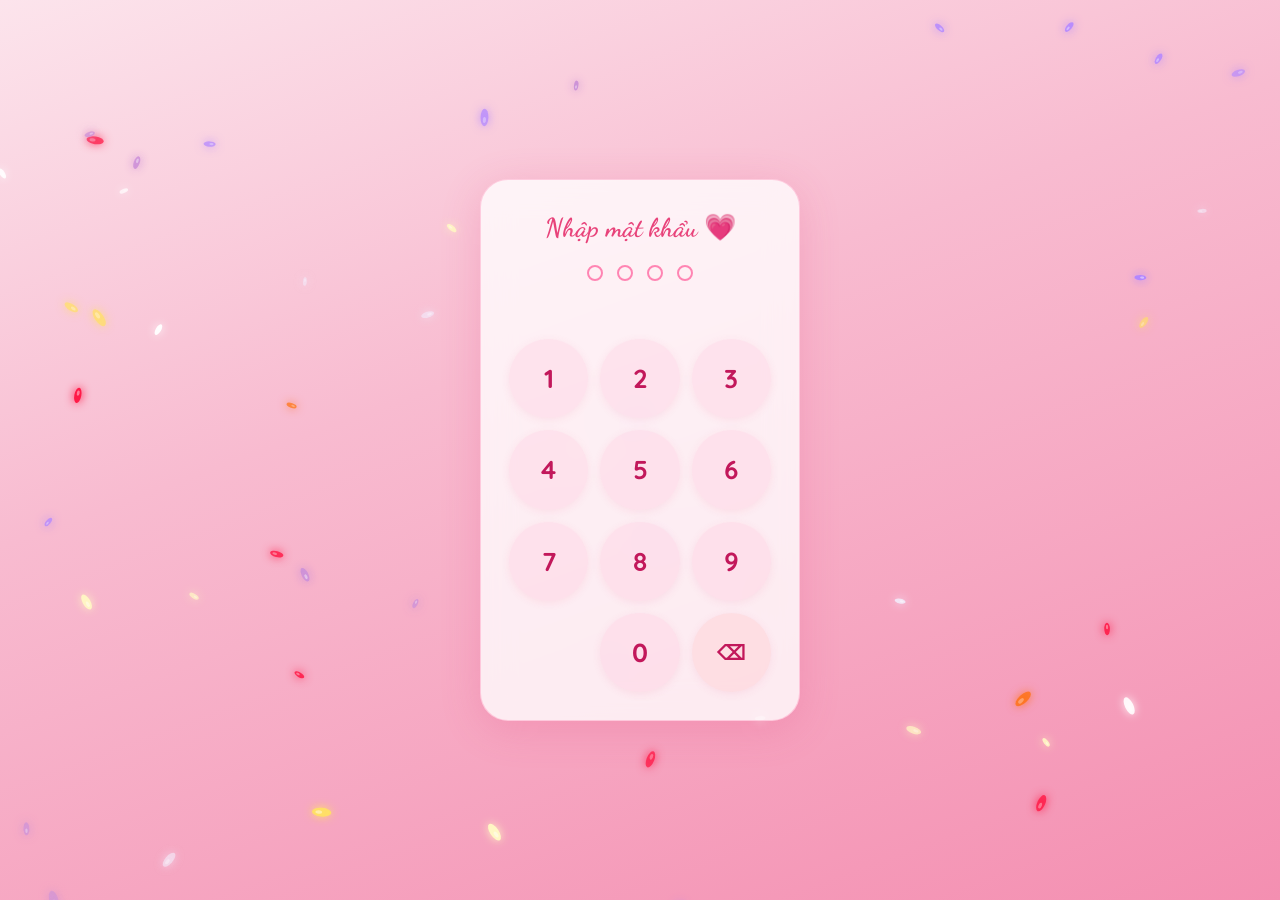
==== commit 13f49e07: "Card roi lan luot, khong roi theo cum" ====
--- a/index.html
+++ b/index.html
@@ -2074,9 +2074,14 @@
 ];
 
 function startGiftFalling() {
-  giftImgInterval  = setInterval(createGiftImg, 1000);
-  giftMsgInterval  = setInterval(createGiftMsg, 1500);
-  createGiftImg(); createGiftMsg();
+  // Delay ngẫu nhiên ban đầu để tránh rơi cùng lúc
+  giftImgInterval = setInterval(createGiftImg, 2200);
+  giftMsgInterval = setInterval(createGiftMsg, 3000);
+  // Bắt đầu lần lượt, không cùng lúc
+  setTimeout(createGiftImg, 300);
+  setTimeout(createGiftMsg, 1500);
+  setTimeout(createGiftImg, 1100);
+  setTimeout(createGiftMsg, 2700);
 }
 
 function stopGiftFalling() {
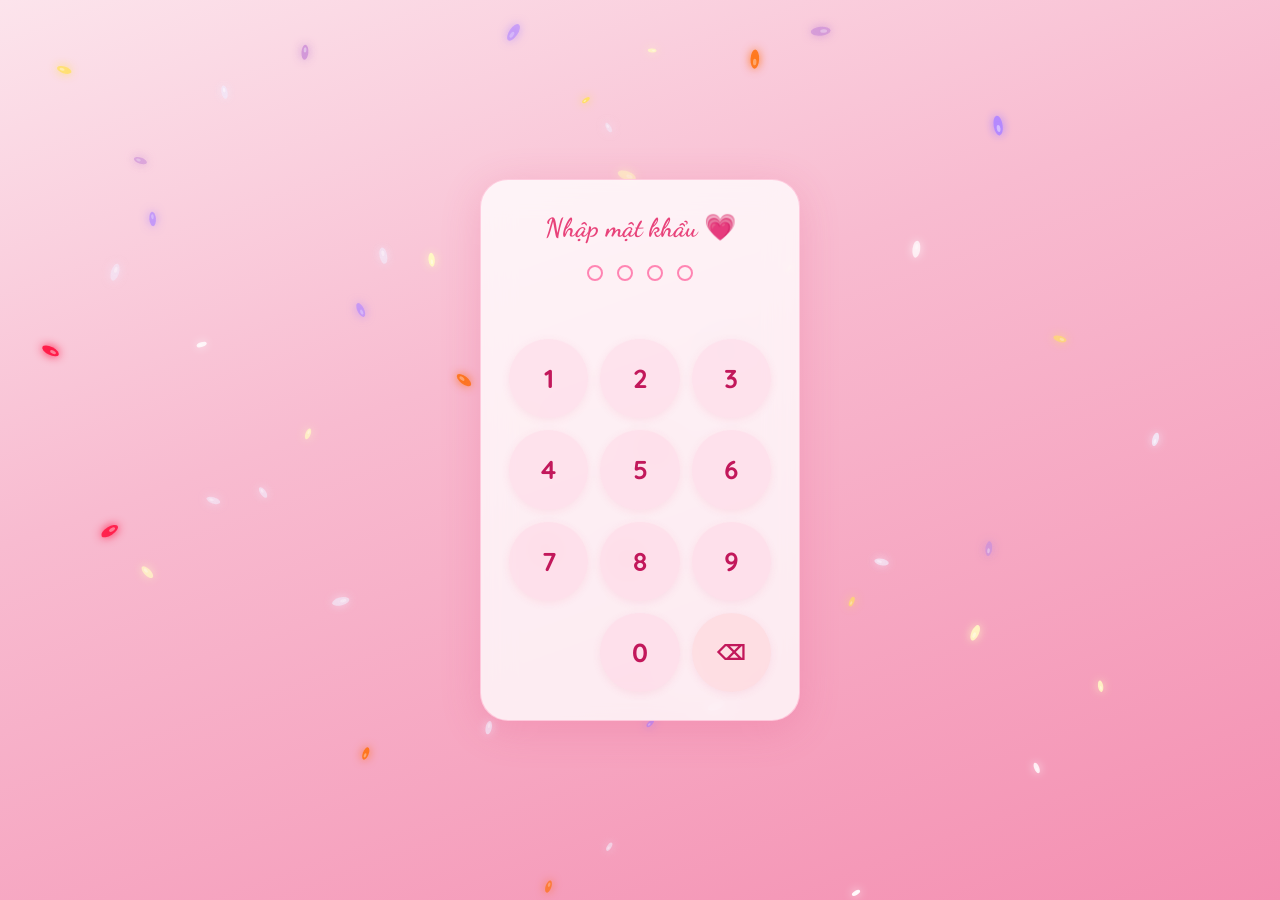
==== commit 464fc2ea: "La thu khong bi thanh nhac che" ====
--- a/index.html
+++ b/index.html
@@ -796,7 +796,7 @@
 /* LETTER OVERLAY */
 #letterOverlay{position:fixed;inset:0;z-index:1500;background:rgba(0,0,0,.5);display:flex;align-items:center;justify-content:center;padding:20px;opacity:0;visibility:hidden;transition:opacity .5s,visibility .5s}
 #letterOverlay.open{opacity:1;visibility:visible}
-.letter-box{background:linear-gradient(160deg,#fdf8ec 0%,#fef5e0 55%,#faebd7 100%);border:2px solid rgba(200,155,80,.5);border-radius:20px;box-shadow:0 16px 60px rgba(0,0,0,.5),inset 0 1px 0 rgba(255,255,255,.9);padding:clamp(22px,6vw,42px) clamp(20px,6vw,44px);max-width:600px;width:100%;text-align:center;position:relative;transform:scale(.85) translateY(30px);transition:transform .5s cubic-bezier(.22,1,.36,1);max-height:88vh;overflow-y:auto}
+.letter-box{background:linear-gradient(160deg,#fdf8ec 0%,#fef5e0 55%,#faebd7 100%);border:2px solid rgba(200,155,80,.5);border-radius:20px;box-shadow:0 16px 60px rgba(0,0,0,.5),inset 0 1px 0 rgba(255,255,255,.9);padding:clamp(22px,6vw,42px) clamp(20px,6vw,44px);max-width:600px;width:100%;text-align:center;position:relative;transform:scale(.85) translateY(30px);transition:transform .5s cubic-bezier(.22,1,.36,1);max-height:calc(100vh - 160px);overflow-y:auto;padding-bottom:clamp(100px,18vw,140px)}
 #letterOverlay.open .letter-box{transform:scale(1) translateY(0)}
 .letter-box::before{content:'*';position:absolute;top:11px;left:14px;font-size:17px;color:rgba(180,110,50,.4)}
 .letter-box::after{content:'*';position:absolute;top:11px;right:14px;font-size:17px;color:rgba(180,110,50,.4)}
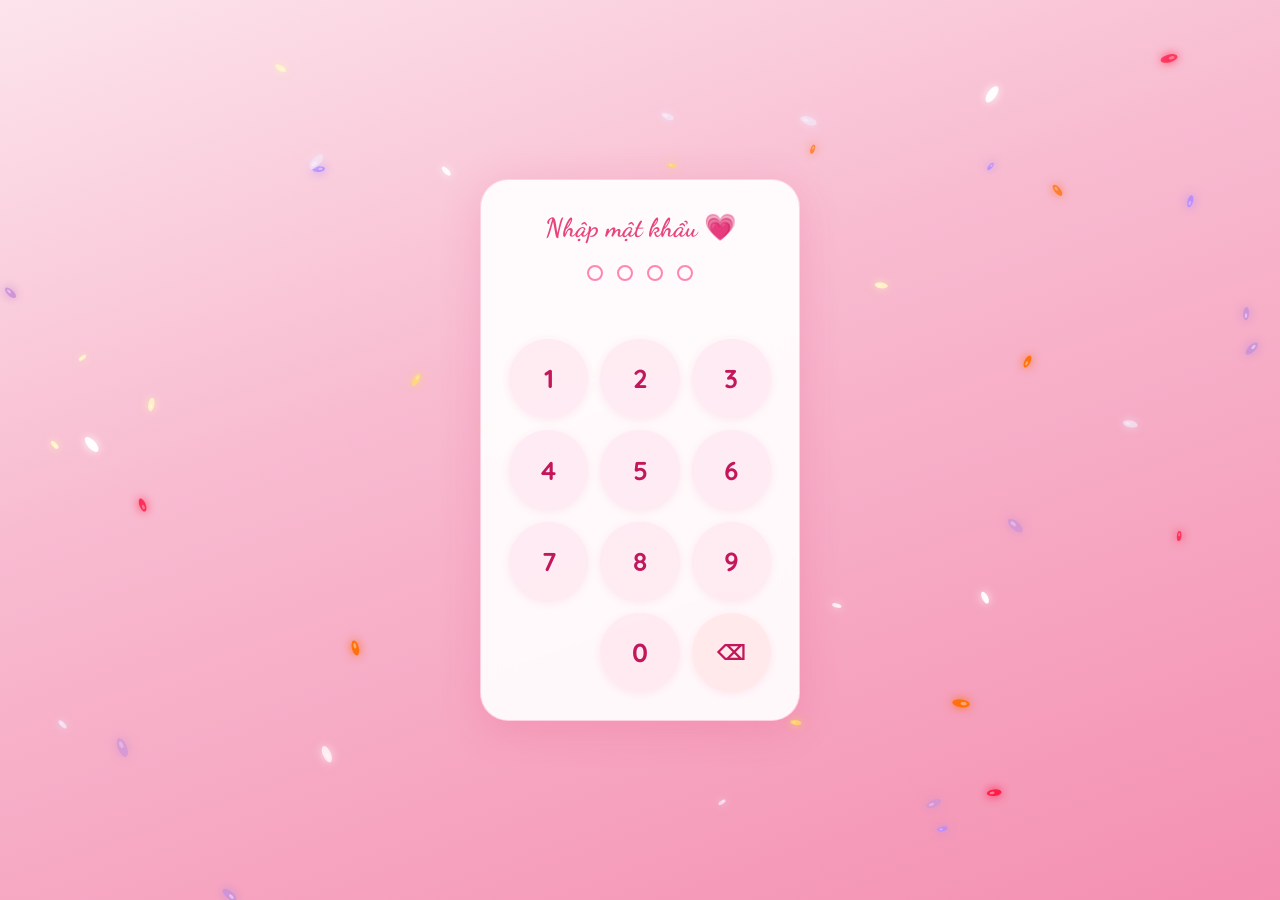
==== commit 2550059c: "Toi uu mobile: tat backdrop-filter, an petalCanvas khi khong dung" ====
--- a/index.html
+++ b/index.html
@@ -38,7 +38,7 @@
 
     .lock-box {
       position: relative; z-index: 2;
-      background: rgba(255,255,255,.78);
+      background: rgba(255,255,255,.92);
       backdrop-filter: blur(16px);
       -webkit-backdrop-filter: blur(16px);
       border: 1.5px solid rgba(255,133,179,.35);
@@ -571,6 +571,14 @@
   .flower--1,.flower--2,.flower--3{will-change:transform;}
 }
 @media(max-height:500px){ .flowers{transform:scale(0.5);} }
+
+/* ── Tắt backdrop-filter trên mobile để giảm tải GPU ── */
+@media(max-width:768px){
+  .lock-box{ backdrop-filter:none!important; -webkit-backdrop-filter:none!important; background:rgba(255,255,255,.95)!important; }
+  .card    { backdrop-filter:none!important; -webkit-backdrop-filter:none!important; background:rgba(255,255,255,.92)!important; }
+  #floatPlayer{ backdrop-filter:none!important; -webkit-backdrop-filter:none!important; }
+  #btnBackToLock{ backdrop-filter:none!important; -webkit-backdrop-filter:none!important; }
+}
 
 .flower { position:absolute; bottom:10vmin; transform-origin:bottom center; z-index:10; --fl-speed:0.3s; }
 .flower--1 { animation:moving-flower-1 4s linear infinite; }
@@ -1143,7 +1151,7 @@
 <canvas id="petals-canvas"></canvas>
 
 <!-- Canvas bông hoa rơi -->
-<canvas id="petalCanvas" style="position:fixed;inset:0;pointer-events:none;z-index:4;"></canvas>
+<canvas id="petalCanvas" style="position:fixed;inset:0;pointer-events:none;z-index:4;display:none;"></canvas>
 
 <!-- Cành lá góc phải -->
 <div id="rightLeaves" style="position:fixed;bottom:0;right:0;pointer-events:none;z-index:5;transform-origin:bottom right;animation:rightLeafSway 5s ease-in-out infinite;opacity:.88;">
@@ -2074,10 +2082,12 @@
 ];
 
 function startGiftFalling() {
+  // Hiện petalCanvas khi vào gift screen
+  const pc = document.getElementById('petalCanvas');
+  if(pc) pc.style.display = 'block';
   // Delay ngẫu nhiên ban đầu để tránh rơi cùng lúc
   giftImgInterval = setInterval(createGiftImg, 2200);
   giftMsgInterval = setInterval(createGiftMsg, 3000);
-  // Bắt đầu lần lượt, không cùng lúc
   setTimeout(createGiftImg, 300);
   setTimeout(createGiftMsg, 1500);
   setTimeout(createGiftImg, 1100);
@@ -2087,7 +2097,9 @@
 function stopGiftFalling() {
   clearInterval(giftImgInterval);
   clearInterval(giftMsgInterval);
-  // xóa hết ảnh/msg đang rơi
+  // Ẩn petalCanvas khi thoát gift screen
+  const pc = document.getElementById('petalCanvas');
+  if(pc) pc.style.display = 'none';
   document.querySelectorAll('.gift-img,.gift-msg').forEach(e => e.remove());
 }
 
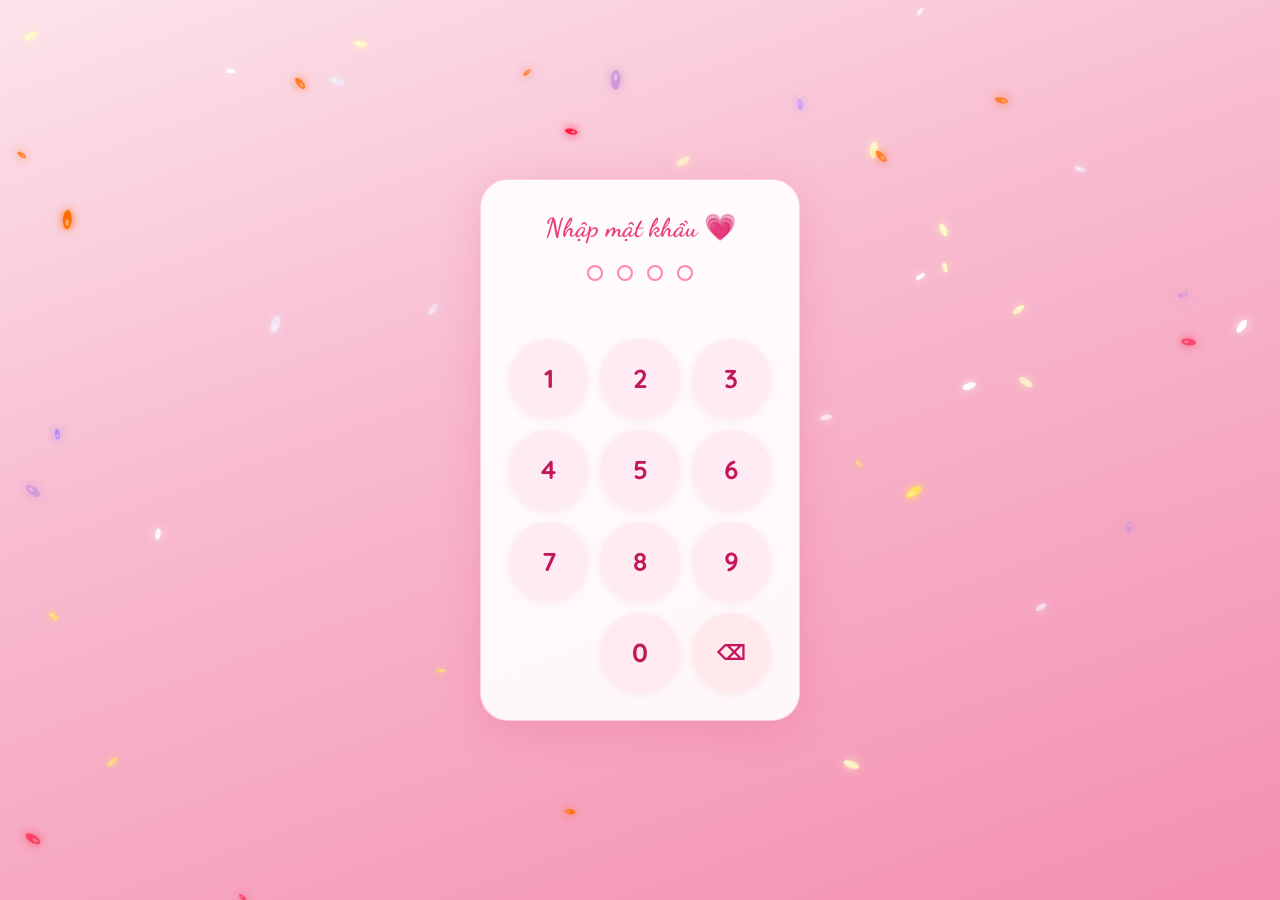
==== commit 3d32e6a9: "Dung canvas lock/intro khi chuyen man hinh, gioi han 3 anh" ====
--- a/index.html
+++ b/index.html
@@ -1601,6 +1601,8 @@
   if (pinValue === CORRECT_PIN) {
     /* Dung – ẩn lock, hiện intro, hiện player, tự phát nhạc */
     lockScreen.classList.add('hide');
+    if(window._stopLockCanvas) window._stopLockCanvas();   /* dừng canvas lock */
+    if(window._startIntroCanvas) window._startIntroCanvas(); /* bật canvas intro */
     document.getElementById('intro').classList.remove('hide');
     document.getElementById('btnBack').classList.remove('visible');
     showPlayer();
@@ -1656,6 +1658,7 @@
     };
   }
   const petals=Array.from({length:N},()=>rp(true));
+  let rafLock = null;
   function animLock(){
     ctx.clearRect(0,0,canvas.width,canvas.height);
     petals.forEach(p=>{
@@ -1665,9 +1668,12 @@
       if(p.y>canvas.height+20) Object.assign(p,rp(false));
       drawPetal(p.x,p.y,p.r,p.angle,p.color,p.alpha);
     });
-    requestAnimationFrame(animLock);
+    rafLock = requestAnimationFrame(animLock);
   }
   animLock();
+  /* Export để dừng/bật từ ngoài */
+  window._stopLockCanvas  = ()=>{ cancelAnimationFrame(rafLock); rafLock=null; };
+  window._startLockCanvas = ()=>{ if(!rafLock) animLock(); };
 })();
 
 /* ══════════════════════════════
@@ -1678,17 +1684,21 @@
 
 function openCard() {
   introEl.classList.add('hide');
+  if(window._stopIntroCanvas) window._stopIntroCanvas();  /* dừng canvas intro */
   btnBack.classList.add('visible');
   showPlayer();
 }
 function backToIntro() {
   introEl.classList.remove('hide');
+  if(window._startIntroCanvas) window._startIntroCanvas(); /* bật lại canvas intro */
   btnBack.classList.remove('visible');
   showPlayer();
 }
 function backToLock() {
   /* Ẩn intro, hiện lại lock */
   introEl.classList.add('hide');
+  if(window._stopIntroCanvas)  window._stopIntroCanvas();  /* dừng canvas intro */
+  if(window._startLockCanvas)  window._startLockCanvas();  /* bật lại canvas lock */
   lockScreen.classList.remove('hide');
   /* Reset lại nút quay lại (intro → card) */
   btnBack.classList.remove('visible');
@@ -1786,7 +1796,7 @@
   }
 
   const petals = Array.from({ length: N }, () => rp(true));
-
+  let rafIntro = null;
   function animIntro(){
     ctx.clearRect(0, 0, canvas.width, canvas.height);
     petals.forEach(p => {
@@ -1797,9 +1807,11 @@
       if(p.y > canvas.height + 30) Object.assign(p, rp(false));
       drawPetal(p.x, p.y, p.r, p.angle, p.color, p.alpha);
     });
-    requestAnimationFrame(animIntro);
+    rafIntro = requestAnimationFrame(animIntro);
   }
   animIntro();
+  window._stopIntroCanvas  = ()=>{ cancelAnimationFrame(rafIntro); rafIntro=null; };
+  window._startIntroCanvas = ()=>{ if(!rafIntro) animIntro(); };
 })();
 
 /* ══════════════════════════════
@@ -2104,6 +2116,8 @@
 }
 
 function createGiftImg() {
+  /* Giới hạn tối đa 3 ảnh trên màn hình cùng lúc */
+  if(document.querySelectorAll('.gift-img').length >= 3) return;
   const img = document.createElement('img');
   const names = [
     'hoa1.jpg','hoa2.jpg','hoa3.jpg','hoa4.jpg','hoa5.jpg',
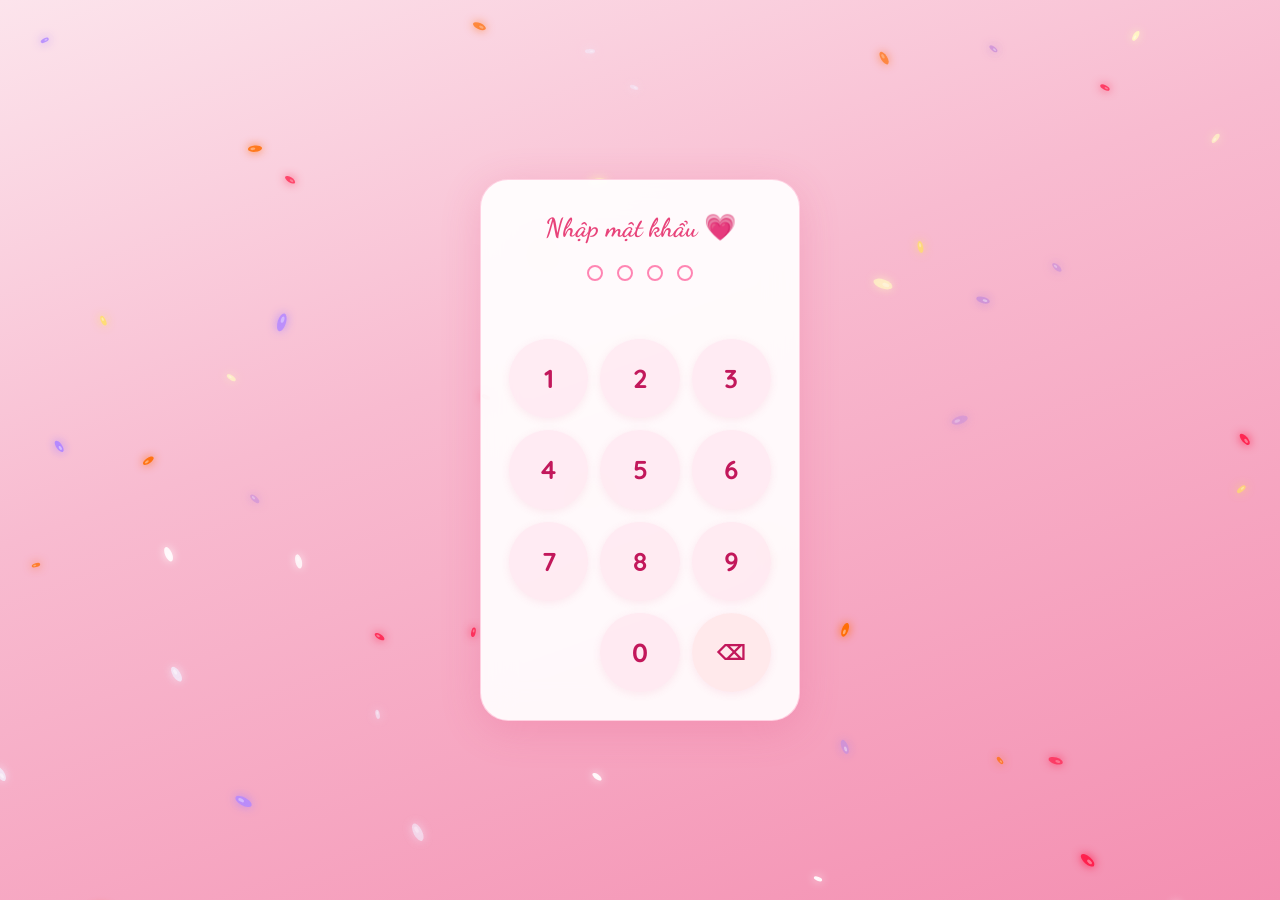
==== commit 724df4eb: "Giam FPS sao roi xuong 30 tren mobile" ====
--- a/index.html
+++ b/index.html
@@ -1872,23 +1872,26 @@
     });
   }
 
-  function animate(){
+  const isMobileStar = /Mobi|Android|iPhone|iPad/i.test(navigator.userAgent) || innerWidth < 768;
+  const FPS_INTERVAL = isMobileStar ? 1000/30 : 0;
+  let lastTime = 0;
+  function animate(now){
+    requestAnimationFrame(animate);
+    if(isMobileStar && now - lastTime < FPS_INTERVAL) return;
+    lastTime = now;
     ctx.clearRect(0,0,canvas.width,canvas.height);
-    /* sao nen nhap nhay */
     BG.forEach(s=>{
       s.t+=s.ts;
       drawStar(s.x % canvas.width, s.y % canvas.height, s.r, s.alpha*(0.5+0.5*Math.sin(s.t)), s.color);
     });
-    /* sao roi */
     stars.forEach(s=>{
       s.twinkle+=s.twinkleSpeed;
       s.x+=s.wind; s.y+=s.speed;
       if(s.y>canvas.height+10) Object.assign(s,rs(false));
       drawStar(s.x,s.y,s.r,s.alpha*(0.6+0.4*Math.sin(s.twinkle)),s.color);
     });
-    requestAnimationFrame(animate);
   }
-  animate();
+  animate(0);
 })();
 
 /* ══════════════════════════════
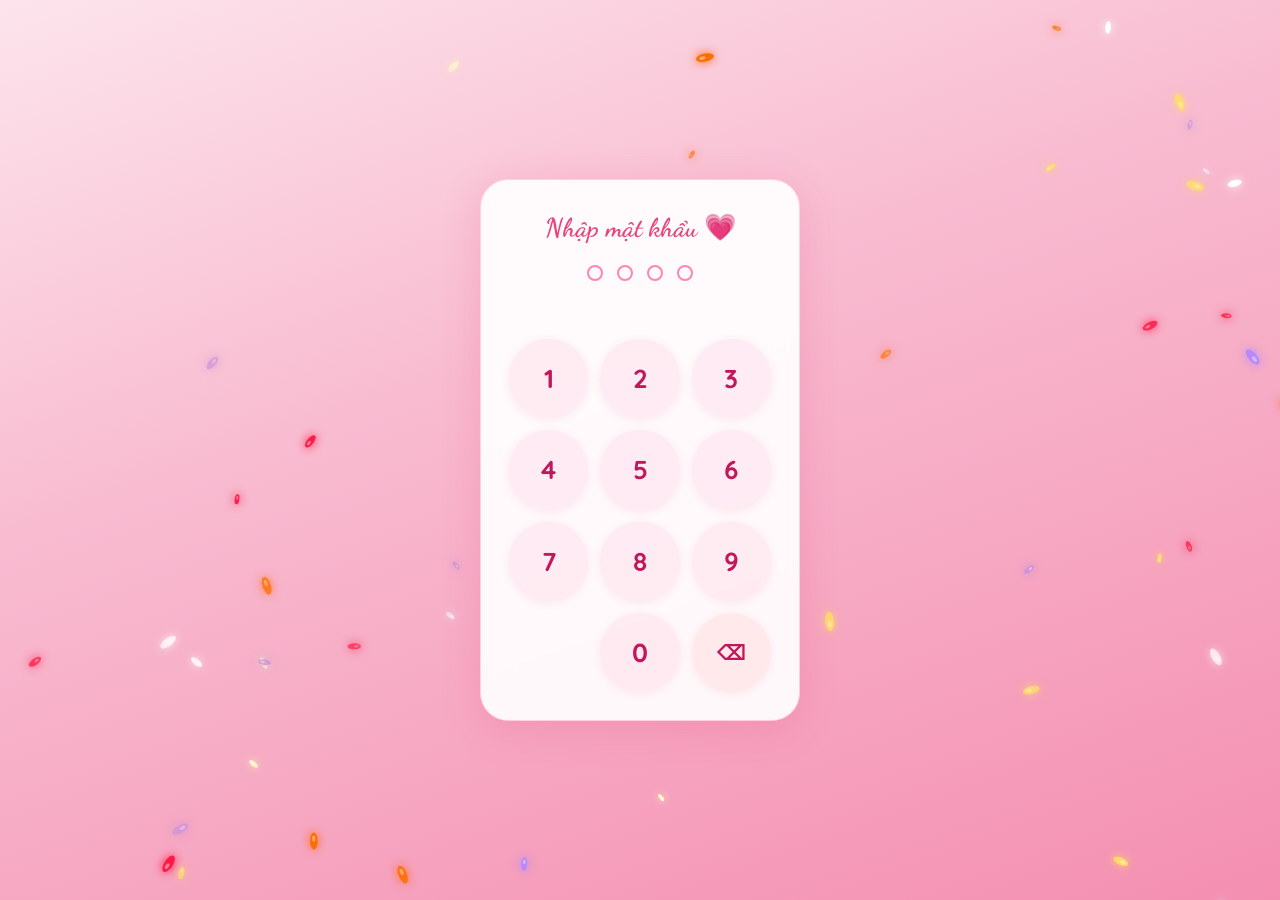
==== commit d9535291: "Bo hoa roi intro, chi giu tym roi" ====
--- a/index.html
+++ b/index.html
@@ -153,8 +153,10 @@
     }
     #intro.hide { opacity: 0; visibility: hidden; pointer-events: none; }
 
-    /* canvas hoa roi tren intro */
+    /* canvas hoa roi tren intro – ẩn, chỉ giữ tym */
     #intro-canvas {
+      display: none !important;
+    }
       position: absolute; inset: 0;
       pointer-events: none; z-index: 0;
     }
@@ -2169,7 +2171,7 @@
   window.addEventListener('resize', resize);
 
   // Các loại bông hoa emoji
-  const petals = ['🌸','🌺','🌷','💮','🌼','🩷','💗'];
+  const petals = ['💗','💕','💖','�','❤️','🩷','�'];
 
   class Petal {
     constructor() { this.reset(true); }
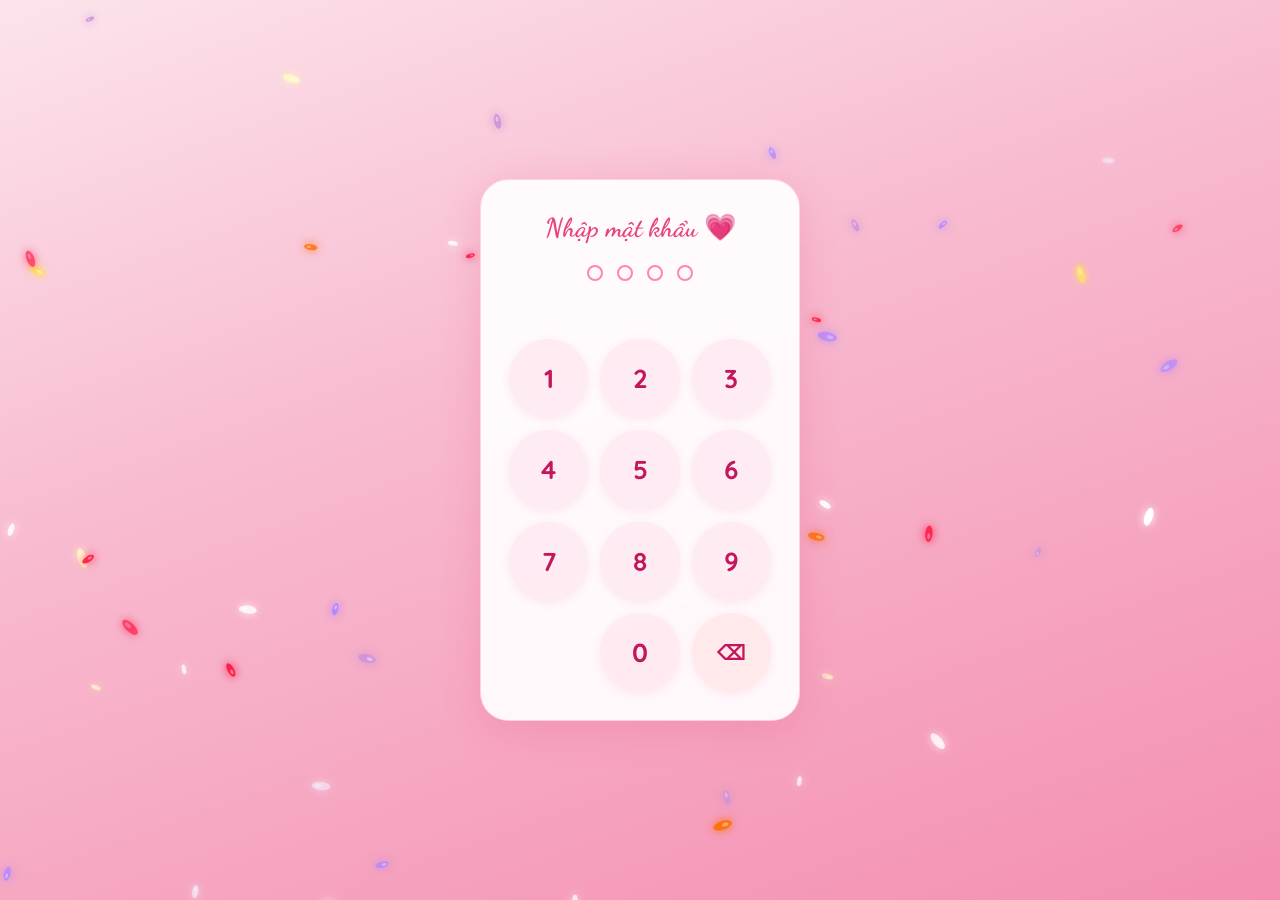
==== commit 6ab4abab: "Can giua nut mo thiep tren moi man hinh" ====
--- a/index.html
+++ b/index.html
@@ -165,7 +165,8 @@
       position: relative; z-index: 2;
       display: flex; flex-direction: column;
       align-items: center;
-      padding-bottom: 160px;
+      width: 100%;
+      padding-bottom: clamp(120px, 18vh, 180px);
     }
 
     .intro-label {
